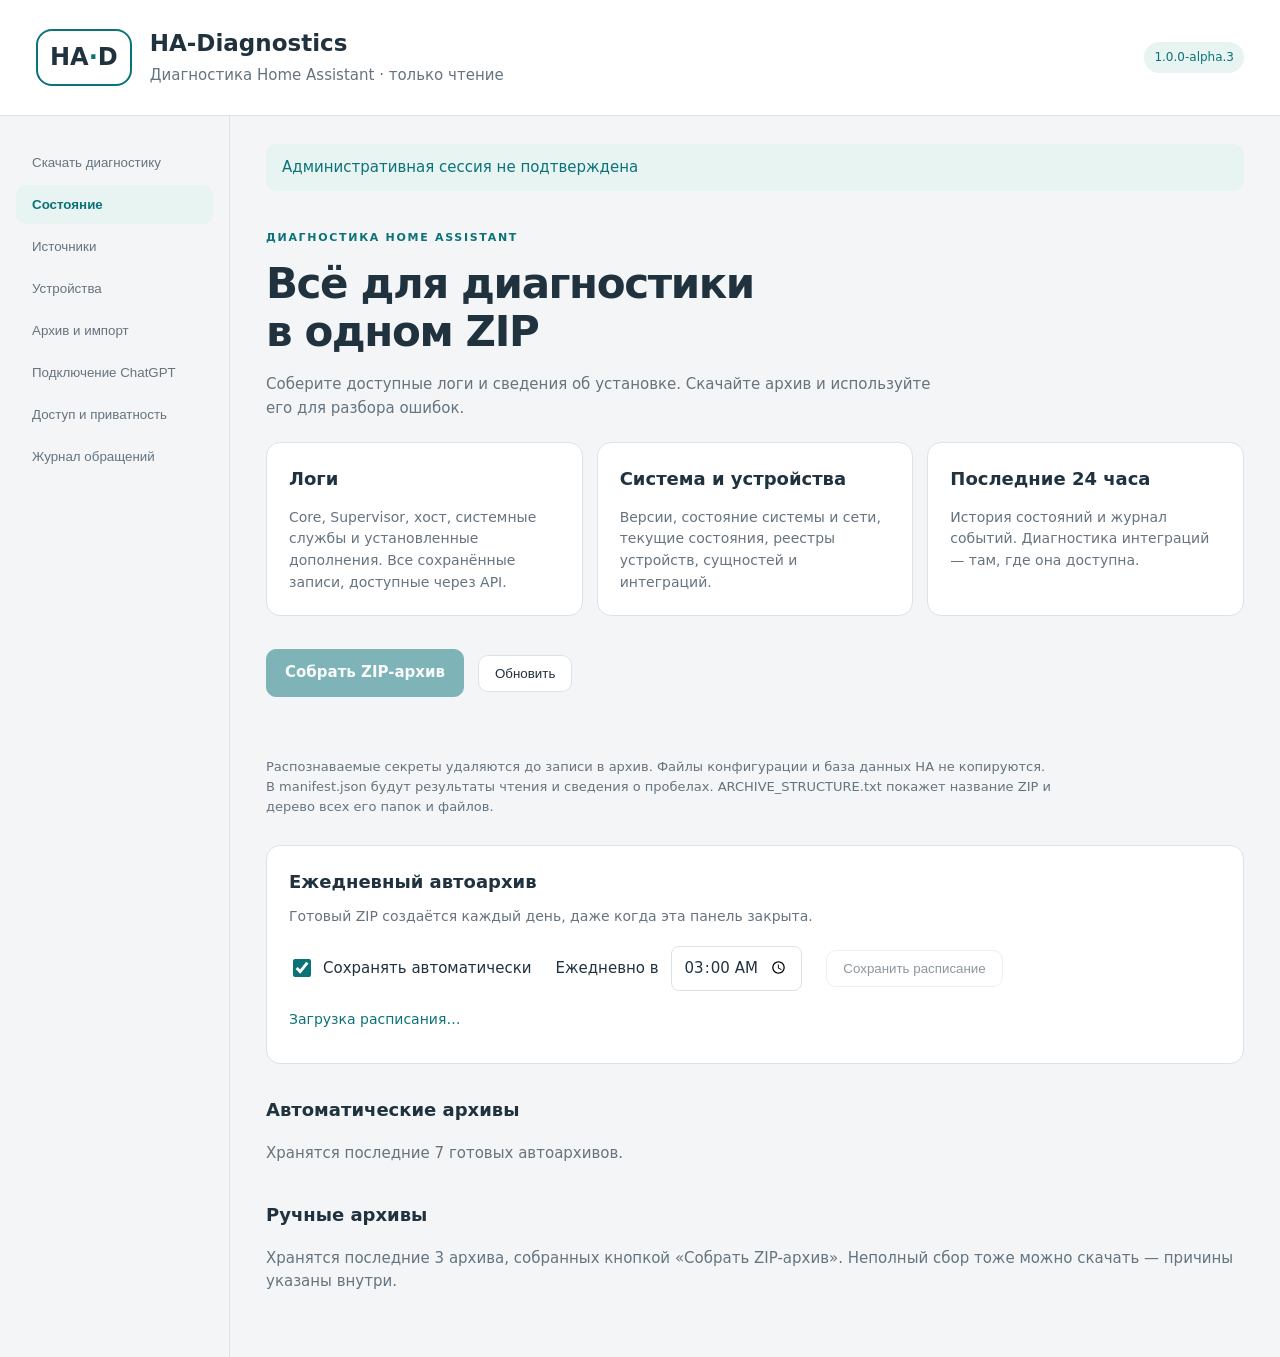
==== web/index.html @ da9b48de "Add daily diagnostic archives for 1.0.0-alpha.3" ====
<!doctype html><html lang="ru"><head><meta charset="utf-8"><meta name="viewport" content="width=device-width,initial-scale=1"><title>HA-Diagnostics</title><link rel="stylesheet" href="style.css"></head><body><header><div class="logo">HA<span>·</span>D</div><div><h1>HA-Diagnostics</h1><p>Диагностика Home Assistant · только чтение</p></div><span class="badge">1.0.0-alpha.3</span></header><main><aside><button data-tab="export">Скачать диагностику</button><button data-tab="status">Состояние</button><button data-tab="sources">Источники</button><button data-tab="devices">Устройства</button><button data-tab="archive">Архив и импорт</button><button data-tab="connection">Подключение ChatGPT</button><button data-tab="privacy">Доступ и приватность</button><button data-tab="audit">Журнал обращений</button></aside><article><div id="notice" role="status" aria-live="polite">Загрузка состояния…</div><section id="export"><div class="export-heading"><span class="eyebrow">ДИАГНОСТИКА HOME ASSISTANT</span><h2>Всё для диагностики<br>в одном ZIP</h2><p>Соберите доступные логи и сведения об установке. Скачайте архив и используйте его для разбора ошибок.</p></div><div class="bundle-grid"><div class="card"><strong>Логи</strong><p>Core, Supervisor, хост, системные службы и установленные дополнения. Все сохранённые записи, доступные через API.</p></div><div class="card"><strong>Система и устройства</strong><p>Версии, состояние системы и сети, текущие состояния, реестры устройств, сущностей и интеграций.</p></div><div class="card"><strong>Последние 24 часа</strong><p>История состояний и журнал событий. Диагностика интеграций — там, где она доступна.</p></div></div><div class="export-actions"><button id="create-zip" class="primary" disabled>Собрать ZIP-архив</button><button id="cancel-zip" hidden>Отменить сбор</button><button id="refresh-zip">Обновить</button><a id="download-zip" class="download" hidden>Скачать ZIP</a></div><div id="export-progress" role="status" aria-live="polite"></div><p class="export-note">Распознаваемые секреты удаляются до записи в архив. Файлы конфигурации и база данных HA не копируются. В manifest.json будут результаты чтения и сведения о пробелах. ARCHIVE_STRUCTURE.txt покажет название ZIP и дерево всех его папок и файлов.</p>
<div class="schedule-card">
  <h3>Ежедневный автоархив</h3>
  <p>Готовый ZIP создаётся каждый день, даже когда эта панель закрыта.</p>
  <form id="export-schedule-form">
    <label class="schedule-toggle"><input id="schedule-enabled" type="checkbox" checked> Сохранять автоматически</label>
    <label class="schedule-time" for="schedule-time">Ежедневно в <input id="schedule-time" type="time" value="03:00" step="60" required></label>
    <button id="save-export-schedule" type="submit" disabled>Сохранить расписание</button>
  </form>
  <p id="schedule-timezone"></p>
  <p id="schedule-state" role="status" aria-live="polite">Загрузка расписания…</p>
</div>
<h3>Автоматические архивы</h3>
<p>Хранятся последние 7 готовых автоархивов.</p>
<div id="automatic-export-list" class="export-list"></div>
<h3>Ручные архивы</h3>
<p>Хранятся последние 3 архива, собранных кнопкой «Собрать ZIP-архив». Неполный сбор тоже можно скачать — причины указаны внутри.</p>
<div id="export-list" class="export-list"></div>
</section><section id="status" hidden><h2>Наблюдения с доказательствами</h2><p>Архив хранится локально. ChatGPT получает только разрешённые очищенные выборки. Наличие записей само по себе не подтверждает полноту интервала.</p><div id="metrics" class="cards"></div><p id="timezone-origin"></p><h3>Покрытие и свежесть</h3><div id="coverage"></div><h3>Локальный предпросмотр очистки</h3><p>Последние 10 очищенных записей собственного архива, до 2000 символов каждая. Проверьте их перед разрешением передачи источника; выборка не гарантирует очистку всех неизвестных секретов.</p><pre id="live-preview"></pre></section><section id="sources" hidden><h2>Источники</h2><p>Сбор и передача — отдельные разрешения. «Все доступные» превращается в явный список журналов и допустимых сущностей.</p><button id="discover">Найти все источники</button><div id="source-list"></div><button id="save-sources">Сохранить выбор и начать сбор</button><button id="stop">Остановить сбор</button></section><section id="devices" hidden><h2>Диагностические сущности</h2><p>Камеры, медиа, геопозиция, данные присутствия и чувствительные домены исключены. Snapshot показывает состояние в момент наблюдения, история Recorder — отдельный источник.</p><button id="select-entities">Выбрать все допустимые сущности</button><pre id="entity-list"></pre></section><section id="archive" hidden><h2>Архив и импорт</h2><p>Только .log, .txt и .json до 20 MiB. Исходный файл не сохраняется. Сначала проверьте очищенный предпросмотр.</p><input id="file" type="file" accept=".log,.txt,.json"><button id="preview">Предпросмотр</button><pre id="preview-content"></pre><label><input type="checkbox" id="share-import">Разрешить ChatGPT этот импорт</label><button id="commit" disabled>Сохранить очищенную копию</button><h3>Импортированные материалы</h3><div id="artifact-list"></div><pre id="artifact-content"></pre><h3>Проверить запись по evidence ID</h3><label>Идентификатор записи <input id="evidence-id" placeholder="rec_…" maxlength="36"></label><button id="show-evidence">Показать очищенную запись</button><pre id="evidence-content"></pre><button id="delete">Удалить собственный архив</button></section><section id="connection" hidden><h2>Подключение ChatGPT</h2><p>Подключите домашний MCP через Secure MCP Tunnel. Сначала создайте туннель в OpenAI Platform, затем сохраните его параметры здесь.</p><form id="tunnel-form" autocomplete="off"><label for="tunnel-id">Tunnel ID</label><input id="tunnel-id" name="tunnel-id" type="text" placeholder="tunnel_…" maxlength="107" required pattern="tunnel_[a-zA-Z0-9]{8,100}" spellcheck="false" autocomplete="off"><label for="tunnel-key">Runtime API key туннеля</label><input id="tunnel-key" name="tunnel-key" type="password" maxlength="8192" required autocomplete="new-password" spellcheck="false"><p>Ключ сохраняется локально и не показывается повторно. Это ключ транспорта OpenAI, а не токен Home Assistant. Для замены введите новый ключ.</p><button id="save-tunnel" type="submit">Сохранить туннель</button></form><p id="tunnel-state" role="status" aria-live="polite"></p><p>После сохранения перезапустите HA-Diagnostics через страницу приложения в Home Assistant. Затем выберите этот туннель при создании MCP в ChatGPT.</p><p>OAuth настраивается отдельно. Сохранение туннеля не включает удалённый доступ и не подтверждает подключение ChatGPT.</p><p id="transport-state"></p><button id="revoke">Отключить доступ ChatGPT</button></section><section id="privacy" hidden><h2>Доступ и приватность</h2><p>Очистка уменьшает раскрытие, но не гарантирует удаление любого неизвестного секрета. Уже отправленные сведения остаются в чате по условиям аккаунта OpenAI. Отзыв действует на следующие вызовы.</p><label>Настройки этого приложения (без секретов)<textarea id="policy" spellcheck="false" rows="18"></textarea></label><button id="save-policy">Сохранить локально</button><p>OAuth subject владельца подтверждается локально. MCP не имеет права менять настройки.</p></section><section id="audit" hidden><h2>Журнал обращений</h2><p>Аудит содержит субъект-псевдоним, tool, решение политики, размер и задержку. Текст чата, запрос поиска и журнал в нём не сохраняются.</p><button id="refresh-audit">Обновить</button><pre id="audit-content">Загрузка последних обращений…</pre></section></article></main><script src="app.js"></script></body></html>
---- web/style.css ----
:root{color-scheme:light dark;--bg:#f3f5f7;--surface:#fff;--text:#20323e;--muted:#65747f;--line:#dbe3e8;--accent:#0b7378;--soft:#e8f4f1}*{box-sizing:border-box}body{margin:0;background:var(--bg);color:var(--text);font:15px/1.55 system-ui,sans-serif}header{display:flex;align-items:center;gap:18px;padding:26px 36px;border-bottom:1px solid var(--line);background:var(--surface)}.logo{font-size:24px;font-weight:800;border:2px solid var(--accent);border-radius:16px;padding:8px 12px}.logo span{color:var(--accent)}h1{font-size:23px;margin:0}header p{margin:2px 0;color:var(--muted)}.badge{margin-left:auto;font-size:12px;color:var(--accent);background:var(--soft);padding:6px 10px;border-radius:20px}main{display:grid;grid-template-columns:230px minmax(0,1fr);max-width:1400px;margin:auto;min-height:80vh}aside{padding:24px 16px;border-right:1px solid var(--line)}aside button{display:block;width:100%;text-align:left;background:none;border:0;padding:12px 16px;margin:3px 0;color:var(--muted)}aside button.active{background:var(--soft);color:var(--accent);font-weight:650}article{padding:28px 36px;max-width:1050px;min-width:0}h2{font-size:27px;letter-spacing:-.5px;margin:20px 0 10px}h3{font-size:18px}p{color:var(--muted)}button{border:1px solid var(--line);border-radius:10px;background:var(--surface);color:var(--text);padding:10px 16px;cursor:pointer;margin:5px 6px 5px 0}button:hover{border-color:var(--accent)}button:focus-visible,input:focus-visible,textarea:focus-visible{outline:3px solid var(--accent);outline-offset:2px}button:disabled{opacity:.5;cursor:default}#notice{border-radius:10px;padding:12px 16px;background:var(--soft);color:var(--accent)}.cards{display:grid;grid-template-columns:repeat(3,1fr);gap:14px;margin:26px 0}.card,.source,.artifact{padding:18px;border:1px solid var(--line);border-radius:14px;background:var(--surface);margin:8px 0}.card strong{display:block;font-size:23px}label{display:block;margin:12px 0}pre{white-space:pre-wrap;overflow-wrap:anywhere;background:var(--surface);border:1px solid var(--line);border-radius:10px;padding:14px;max-height:430px;overflow:auto;font:13px/1.6 ui-monospace,monospace}textarea{display:block;width:100%;background:var(--surface);color:var(--text);border:1px solid var(--line);border-radius:10px;padding:12px;font:13px/1.5 ui-monospace,monospace}.source input{margin-right:8px}small{color:var(--muted)}@media(prefers-color-scheme:dark){:root{--bg:#131d23;--surface:#1b2931;--text:#e8eff3;--muted:#a7b7c0;--line:#34454e;--accent:#83d7c9;--soft:#213d3b}}@media(max-width:700px){header{padding:18px 16px;gap:12px;flex-wrap:wrap}h1{font-size:20px}.badge{margin-left:0}main{display:block}aside{display:flex;overflow:auto;padding:10px;border-right:0;border-bottom:1px solid var(--line)}aside button{white-space:nowrap;width:auto}article{padding:18px 16px}.cards{grid-template-columns:1fr}h2{font-size:24px}}

#tunnel-form{max-width:640px}#tunnel-form label{display:block;margin-top:16px}#tunnel-form input{display:block;width:100%;min-width:0;padding:12px;border:1px solid var(--line);border-radius:8px;background:var(--surface);color:var(--text);font:inherit}#tunnel-state{overflow-wrap:anywhere}
.schedule-card{padding:22px;margin:28px 0 32px;border:1px solid var(--line);border-radius:14px;background:var(--surface)}.schedule-card h3{margin:0}.schedule-card p{margin:10px 0;font-size:14px}#export-schedule-form{display:flex;align-items:center;flex-wrap:wrap;gap:12px 24px}#export-schedule-form label{margin:8px 0}.schedule-toggle{display:flex;align-items:center;gap:9px}.schedule-toggle input{width:18px;height:18px;accent-color:var(--accent)}.schedule-time{display:flex;align-items:center;gap:12px}.schedule-time input{min-width:120px;max-width:160px;padding:9px 12px;border:1px solid var(--line);border-radius:8px;background:var(--surface);color:var(--text);font:inherit}#schedule-state{color:var(--accent);overflow-wrap:anywhere}.export-list{margin:18px 0 36px;color:var(--muted)}@media(max-width:700px){.schedule-card{padding:18px}#export-schedule-form{align-items:flex-start;flex-direction:column;gap:4px}#export-schedule-form button{max-width:100%}}
[hidden]{display:none!important}.zip-workflow main{display:block;max-width:1100px}.zip-workflow aside{display:none}.zip-workflow article{max-width:none;padding-top:32px}.export-heading{max-width:680px;margin:34px 0 22px}.export-heading h2{font-size:42px;line-height:1.13;letter-spacing:-1.4px;margin:12px 0 18px}.eyebrow{color:var(--accent);font-size:11px;font-weight:700;letter-spacing:1.7px}.bundle-grid{display:grid;grid-template-columns:repeat(3,minmax(0,1fr));gap:14px}.bundle-grid .card{margin:0;padding:22px}.bundle-grid .card strong{font-size:18px}.bundle-grid .card p{font-size:14px;margin-bottom:0}.export-actions{display:flex;align-items:center;flex-wrap:wrap;gap:8px;margin:28px 0 14px}button.primary,a.download{display:inline-block;border:1px solid var(--accent);border-radius:10px;background:var(--accent);color:var(--surface);padding:11px 18px;font:inherit;font-weight:600;text-decoration:none;cursor:pointer}a.download:focus-visible{outline:3px solid var(--accent);outline-offset:3px}.export-note{font-size:13px;max-width:790px}#export-progress{min-height:28px;color:var(--accent);overflow-wrap:anywhere}.collecting:before{content:'';display:inline-block;width:9px;height:9px;background:var(--accent);border-radius:50%;margin-right:10px;animation:collect-pulse 1.2s ease-in-out infinite}.export-row{display:flex;align-items:center;gap:14px;padding:18px 0;border-top:1px solid var(--line)}.export-row>div{flex:1;min-width:0}.export-row strong,.export-row small{display:block}.export-row strong{font-size:15px}.export-row small{margin-top:3px}#export-list{margin:18px 0 36px;color:var(--muted)}@keyframes collect-pulse{50%{opacity:.3}}@media(prefers-reduced-motion:reduce){.collecting:before{animation:none}}@media(max-width:700px){.export-heading{margin-top:24px}.export-heading h2{font-size:34px}.bundle-grid{grid-template-columns:1fr}.export-row{flex-wrap:wrap}.export-row>div{flex-basis:100%}}
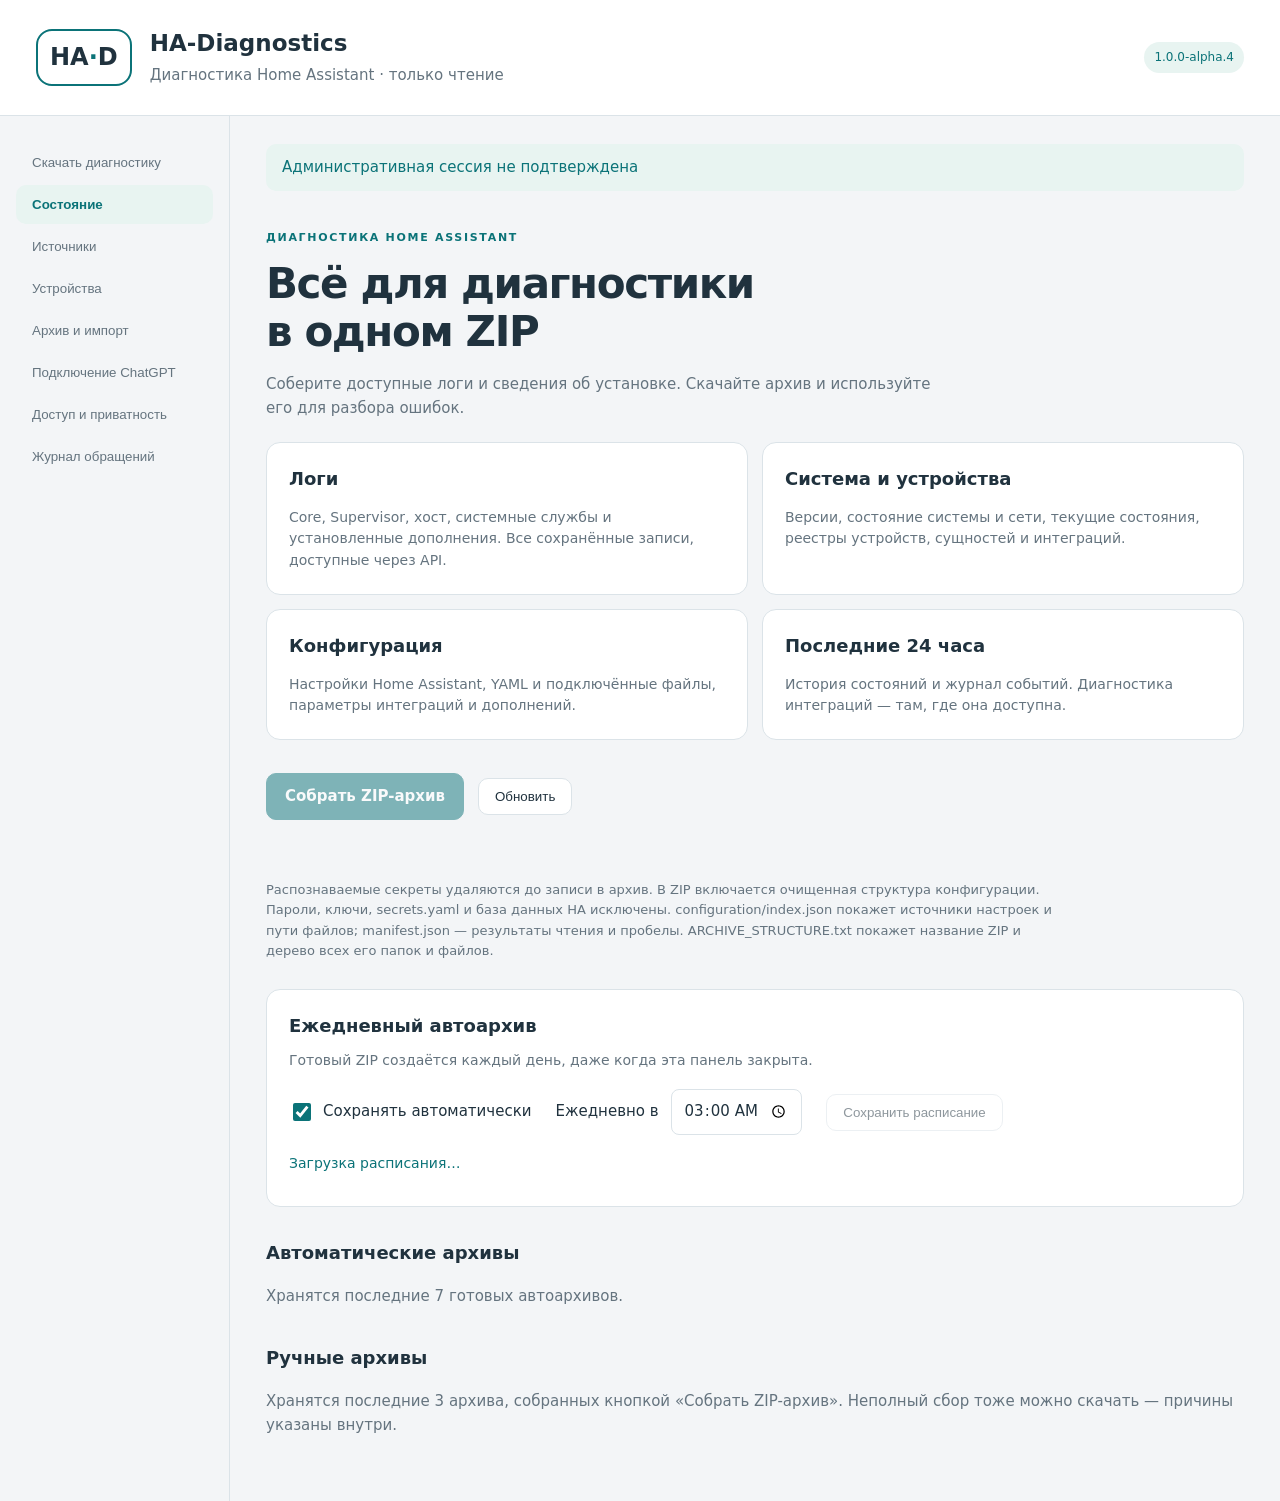
==== commit c77a80fe: "Add configuration export for 1.0.0-alpha.4" ====
--- a/web/index.html
+++ b/web/index.html
@@ -1,4 +1,4 @@
-<!doctype html><html lang="ru"><head><meta charset="utf-8"><meta name="viewport" content="width=device-width,initial-scale=1"><title>HA-Diagnostics</title><link rel="stylesheet" href="style.css"></head><body><header><div class="logo">HA<span>·</span>D</div><div><h1>HA-Diagnostics</h1><p>Диагностика Home Assistant · только чтение</p></div><span class="badge">1.0.0-alpha.3</span></header><main><aside><button data-tab="export">Скачать диагностику</button><button data-tab="status">Состояние</button><button data-tab="sources">Источники</button><button data-tab="devices">Устройства</button><button data-tab="archive">Архив и импорт</button><button data-tab="connection">Подключение ChatGPT</button><button data-tab="privacy">Доступ и приватность</button><button data-tab="audit">Журнал обращений</button></aside><article><div id="notice" role="status" aria-live="polite">Загрузка состояния…</div><section id="export"><div class="export-heading"><span class="eyebrow">ДИАГНОСТИКА HOME ASSISTANT</span><h2>Всё для диагностики<br>в одном ZIP</h2><p>Соберите доступные логи и сведения об установке. Скачайте архив и используйте его для разбора ошибок.</p></div><div class="bundle-grid"><div class="card"><strong>Логи</strong><p>Core, Supervisor, хост, системные службы и установленные дополнения. Все сохранённые записи, доступные через API.</p></div><div class="card"><strong>Система и устройства</strong><p>Версии, состояние системы и сети, текущие состояния, реестры устройств, сущностей и интеграций.</p></div><div class="card"><strong>Последние 24 часа</strong><p>История состояний и журнал событий. Диагностика интеграций — там, где она доступна.</p></div></div><div class="export-actions"><button id="create-zip" class="primary" disabled>Собрать ZIP-архив</button><button id="cancel-zip" hidden>Отменить сбор</button><button id="refresh-zip">Обновить</button><a id="download-zip" class="download" hidden>Скачать ZIP</a></div><div id="export-progress" role="status" aria-live="polite"></div><p class="export-note">Распознаваемые секреты удаляются до записи в архив. Файлы конфигурации и база данных HA не копируются. В manifest.json будут результаты чтения и сведения о пробелах. ARCHIVE_STRUCTURE.txt покажет название ZIP и дерево всех его папок и файлов.</p>
+<!doctype html><html lang="ru"><head><meta charset="utf-8"><meta name="viewport" content="width=device-width,initial-scale=1"><title>HA-Diagnostics</title><link rel="stylesheet" href="style.css"></head><body><header><div class="logo">HA<span>·</span>D</div><div><h1>HA-Diagnostics</h1><p>Диагностика Home Assistant · только чтение</p></div><span class="badge">1.0.0-alpha.4</span></header><main><aside><button data-tab="export">Скачать диагностику</button><button data-tab="status">Состояние</button><button data-tab="sources">Источники</button><button data-tab="devices">Устройства</button><button data-tab="archive">Архив и импорт</button><button data-tab="connection">Подключение ChatGPT</button><button data-tab="privacy">Доступ и приватность</button><button data-tab="audit">Журнал обращений</button></aside><article><div id="notice" role="status" aria-live="polite">Загрузка состояния…</div><section id="export"><div class="export-heading"><span class="eyebrow">ДИАГНОСТИКА HOME ASSISTANT</span><h2>Всё для диагностики<br>в одном ZIP</h2><p>Соберите доступные логи и сведения об установке. Скачайте архив и используйте его для разбора ошибок.</p></div><div class="bundle-grid"><div class="card"><strong>Логи</strong><p>Core, Supervisor, хост, системные службы и установленные дополнения. Все сохранённые записи, доступные через API.</p></div><div class="card"><strong>Система и устройства</strong><p>Версии, состояние системы и сети, текущие состояния, реестры устройств, сущностей и интеграций.</p></div><div class="card"><strong>Конфигурация</strong><p>Настройки Home Assistant, YAML и подключённые файлы, параметры интеграций и дополнений.</p></div><div class="card"><strong>Последние 24 часа</strong><p>История состояний и журнал событий. Диагностика интеграций — там, где она доступна.</p></div></div><div class="export-actions"><button id="create-zip" class="primary" disabled>Собрать ZIP-архив</button><button id="cancel-zip" hidden>Отменить сбор</button><button id="refresh-zip">Обновить</button><a id="download-zip" class="download" hidden>Скачать ZIP</a></div><div id="export-progress" role="status" aria-live="polite"></div><p class="export-note">Распознаваемые секреты удаляются до записи в архив. В ZIP включается очищенная структура конфигурации. Пароли, ключи, secrets.yaml и база данных HA исключены. configuration/index.json покажет источники настроек и пути файлов; manifest.json — результаты чтения и пробелы. ARCHIVE_STRUCTURE.txt покажет название ZIP и дерево всех его папок и файлов.</p>
 <div class="schedule-card">
   <h3>Ежедневный автоархив</h3>
   <p>Готовый ZIP создаётся каждый день, даже когда эта панель закрыта.</p>
--- a/web/style.css
+++ b/web/style.css
@@ -2,4 +2,4 @@
 
 #tunnel-form{max-width:640px}#tunnel-form label{display:block;margin-top:16px}#tunnel-form input{display:block;width:100%;min-width:0;padding:12px;border:1px solid var(--line);border-radius:8px;background:var(--surface);color:var(--text);font:inherit}#tunnel-state{overflow-wrap:anywhere}
 .schedule-card{padding:22px;margin:28px 0 32px;border:1px solid var(--line);border-radius:14px;background:var(--surface)}.schedule-card h3{margin:0}.schedule-card p{margin:10px 0;font-size:14px}#export-schedule-form{display:flex;align-items:center;flex-wrap:wrap;gap:12px 24px}#export-schedule-form label{margin:8px 0}.schedule-toggle{display:flex;align-items:center;gap:9px}.schedule-toggle input{width:18px;height:18px;accent-color:var(--accent)}.schedule-time{display:flex;align-items:center;gap:12px}.schedule-time input{min-width:120px;max-width:160px;padding:9px 12px;border:1px solid var(--line);border-radius:8px;background:var(--surface);color:var(--text);font:inherit}#schedule-state{color:var(--accent);overflow-wrap:anywhere}.export-list{margin:18px 0 36px;color:var(--muted)}@media(max-width:700px){.schedule-card{padding:18px}#export-schedule-form{align-items:flex-start;flex-direction:column;gap:4px}#export-schedule-form button{max-width:100%}}
-[hidden]{display:none!important}.zip-workflow main{display:block;max-width:1100px}.zip-workflow aside{display:none}.zip-workflow article{max-width:none;padding-top:32px}.export-heading{max-width:680px;margin:34px 0 22px}.export-heading h2{font-size:42px;line-height:1.13;letter-spacing:-1.4px;margin:12px 0 18px}.eyebrow{color:var(--accent);font-size:11px;font-weight:700;letter-spacing:1.7px}.bundle-grid{display:grid;grid-template-columns:repeat(3,minmax(0,1fr));gap:14px}.bundle-grid .card{margin:0;padding:22px}.bundle-grid .card strong{font-size:18px}.bundle-grid .card p{font-size:14px;margin-bottom:0}.export-actions{display:flex;align-items:center;flex-wrap:wrap;gap:8px;margin:28px 0 14px}button.primary,a.download{display:inline-block;border:1px solid var(--accent);border-radius:10px;background:var(--accent);color:var(--surface);padding:11px 18px;font:inherit;font-weight:600;text-decoration:none;cursor:pointer}a.download:focus-visible{outline:3px solid var(--accent);outline-offset:3px}.export-note{font-size:13px;max-width:790px}#export-progress{min-height:28px;color:var(--accent);overflow-wrap:anywhere}.collecting:before{content:'';display:inline-block;width:9px;height:9px;background:var(--accent);border-radius:50%;margin-right:10px;animation:collect-pulse 1.2s ease-in-out infinite}.export-row{display:flex;align-items:center;gap:14px;padding:18px 0;border-top:1px solid var(--line)}.export-row>div{flex:1;min-width:0}.export-row strong,.export-row small{display:block}.export-row strong{font-size:15px}.export-row small{margin-top:3px}#export-list{margin:18px 0 36px;color:var(--muted)}@keyframes collect-pulse{50%{opacity:.3}}@media(prefers-reduced-motion:reduce){.collecting:before{animation:none}}@media(max-width:700px){.export-heading{margin-top:24px}.export-heading h2{font-size:34px}.bundle-grid{grid-template-columns:1fr}.export-row{flex-wrap:wrap}.export-row>div{flex-basis:100%}}
+[hidden]{display:none!important}.zip-workflow main{display:block;max-width:1100px}.zip-workflow aside{display:none}.zip-workflow article{max-width:none;padding-top:32px}.export-heading{max-width:680px;margin:34px 0 22px}.export-heading h2{font-size:42px;line-height:1.13;letter-spacing:-1.4px;margin:12px 0 18px}.eyebrow{color:var(--accent);font-size:11px;font-weight:700;letter-spacing:1.7px}.bundle-grid{display:grid;grid-template-columns:repeat(2,minmax(0,1fr));gap:14px}.bundle-grid .card{margin:0;padding:22px}.bundle-grid .card strong{font-size:18px}.bundle-grid .card p{font-size:14px;margin-bottom:0}.export-actions{display:flex;align-items:center;flex-wrap:wrap;gap:8px;margin:28px 0 14px}button.primary,a.download{display:inline-block;border:1px solid var(--accent);border-radius:10px;background:var(--accent);color:var(--surface);padding:11px 18px;font:inherit;font-weight:600;text-decoration:none;cursor:pointer}a.download:focus-visible{outline:3px solid var(--accent);outline-offset:3px}.export-note{font-size:13px;max-width:790px}#export-progress{min-height:28px;color:var(--accent);overflow-wrap:anywhere}.collecting:before{content:'';display:inline-block;width:9px;height:9px;background:var(--accent);border-radius:50%;margin-right:10px;animation:collect-pulse 1.2s ease-in-out infinite}.export-row{display:flex;align-items:center;gap:14px;padding:18px 0;border-top:1px solid var(--line)}.export-row>div{flex:1;min-width:0}.export-row strong,.export-row small{display:block}.export-row strong{font-size:15px}.export-row small{margin-top:3px}#export-list{margin:18px 0 36px;color:var(--muted)}@keyframes collect-pulse{50%{opacity:.3}}@media(prefers-reduced-motion:reduce){.collecting:before{animation:none}}@media(max-width:700px){.export-heading{margin-top:24px}.export-heading h2{font-size:34px}.bundle-grid{grid-template-columns:1fr}.export-row{flex-wrap:wrap}.export-row>div{flex-basis:100%}}
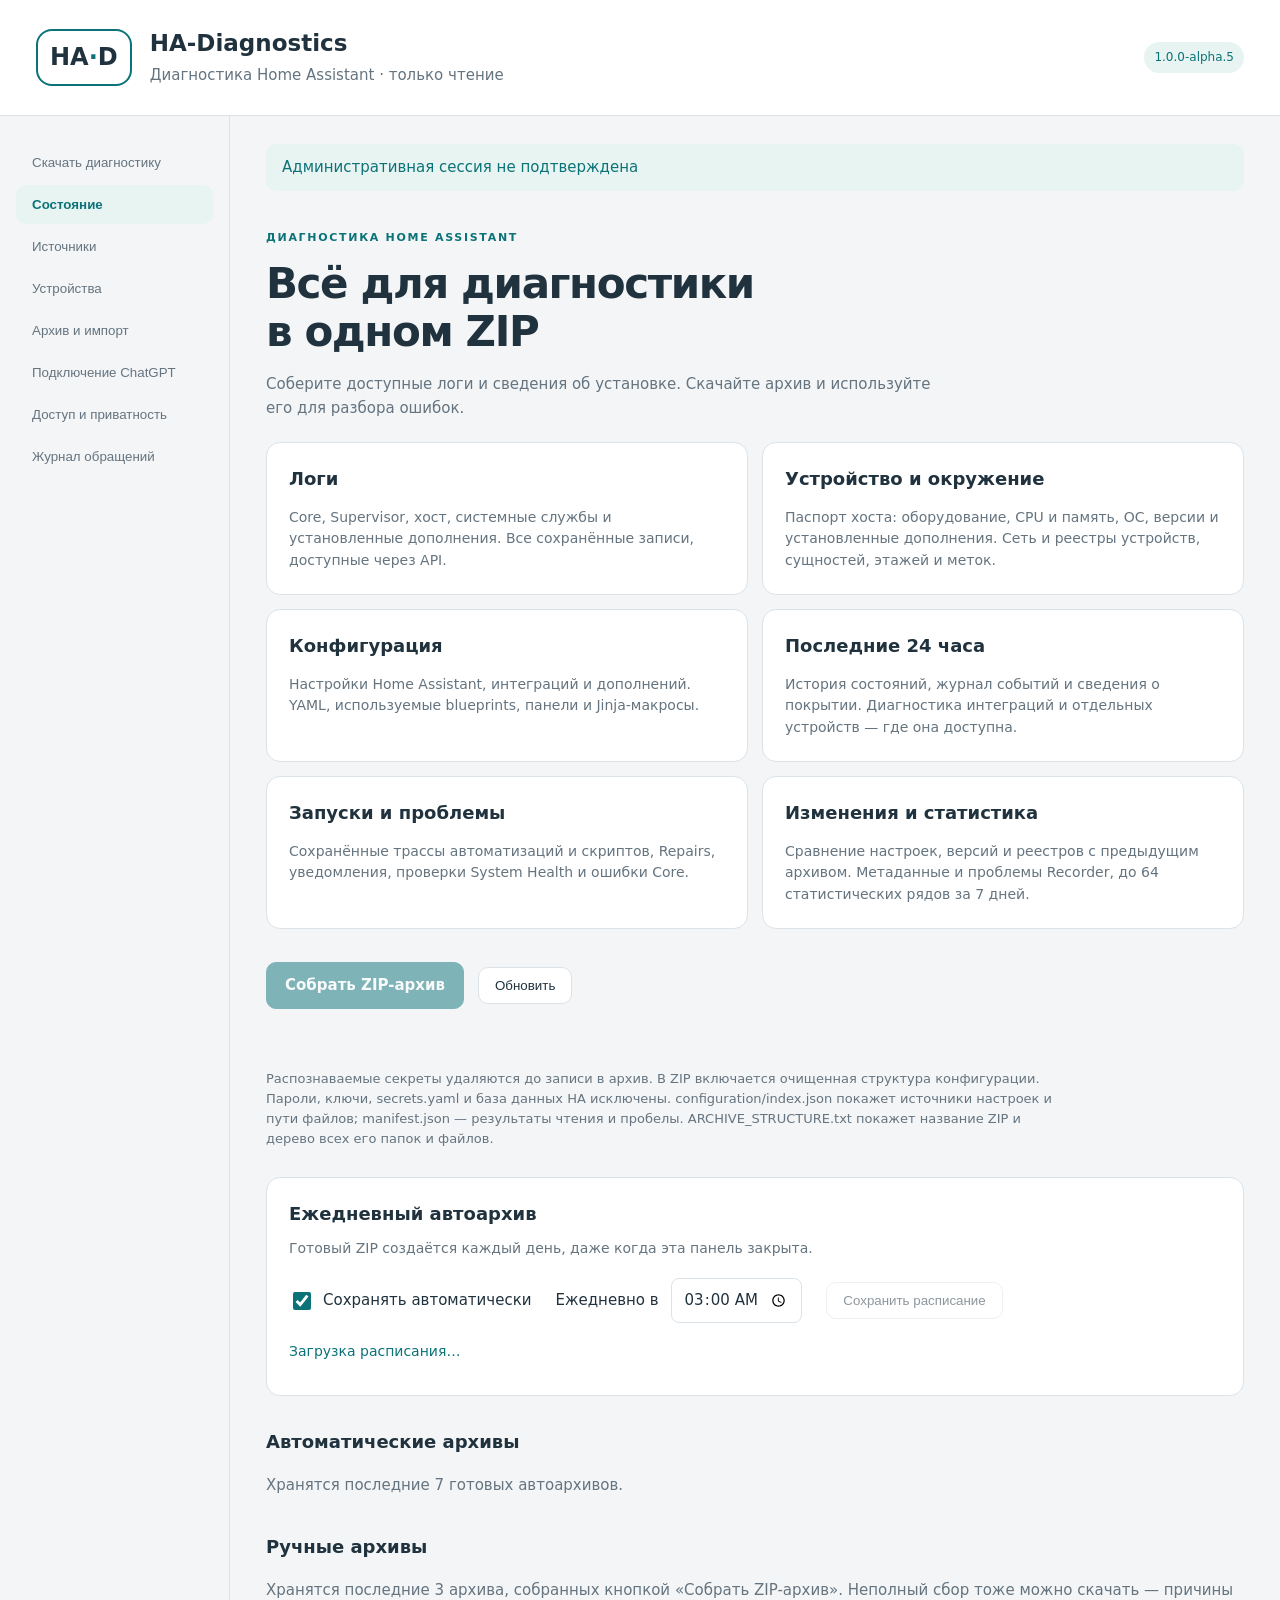
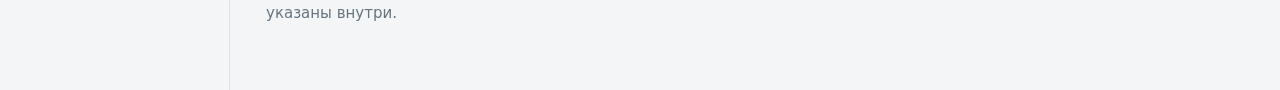
==== commit f6cd8972: "Release Alpha 5: expand diagnostic exports and archive comparison" ====
--- a/web/index.html
+++ b/web/index.html
@@ -1,4 +1,4 @@
-<!doctype html><html lang="ru"><head><meta charset="utf-8"><meta name="viewport" content="width=device-width,initial-scale=1"><title>HA-Diagnostics</title><link rel="stylesheet" href="style.css"></head><body><header><div class="logo">HA<span>·</span>D</div><div><h1>HA-Diagnostics</h1><p>Диагностика Home Assistant · только чтение</p></div><span class="badge">1.0.0-alpha.4</span></header><main><aside><button data-tab="export">Скачать диагностику</button><button data-tab="status">Состояние</button><button data-tab="sources">Источники</button><button data-tab="devices">Устройства</button><button data-tab="archive">Архив и импорт</button><button data-tab="connection">Подключение ChatGPT</button><button data-tab="privacy">Доступ и приватность</button><button data-tab="audit">Журнал обращений</button></aside><article><div id="notice" role="status" aria-live="polite">Загрузка состояния…</div><section id="export"><div class="export-heading"><span class="eyebrow">ДИАГНОСТИКА HOME ASSISTANT</span><h2>Всё для диагностики<br>в одном ZIP</h2><p>Соберите доступные логи и сведения об установке. Скачайте архив и используйте его для разбора ошибок.</p></div><div class="bundle-grid"><div class="card"><strong>Логи</strong><p>Core, Supervisor, хост, системные службы и установленные дополнения. Все сохранённые записи, доступные через API.</p></div><div class="card"><strong>Система и устройства</strong><p>Версии, состояние системы и сети, текущие состояния, реестры устройств, сущностей и интеграций.</p></div><div class="card"><strong>Конфигурация</strong><p>Настройки Home Assistant, YAML и подключённые файлы, параметры интеграций и дополнений.</p></div><div class="card"><strong>Последние 24 часа</strong><p>История состояний и журнал событий. Диагностика интеграций — там, где она доступна.</p></div></div><div class="export-actions"><button id="create-zip" class="primary" disabled>Собрать ZIP-архив</button><button id="cancel-zip" hidden>Отменить сбор</button><button id="refresh-zip">Обновить</button><a id="download-zip" class="download" hidden>Скачать ZIP</a></div><div id="export-progress" role="status" aria-live="polite"></div><p class="export-note">Распознаваемые секреты удаляются до записи в архив. В ZIP включается очищенная структура конфигурации. Пароли, ключи, secrets.yaml и база данных HA исключены. configuration/index.json покажет источники настроек и пути файлов; manifest.json — результаты чтения и пробелы. ARCHIVE_STRUCTURE.txt покажет название ZIP и дерево всех его папок и файлов.</p>
+<!doctype html><html lang="ru"><head><meta charset="utf-8"><meta name="viewport" content="width=device-width,initial-scale=1"><title>HA-Diagnostics</title><link rel="stylesheet" href="style.css"></head><body><header><div class="logo">HA<span>·</span>D</div><div><h1>HA-Diagnostics</h1><p>Диагностика Home Assistant · только чтение</p></div><span class="badge">1.0.0-alpha.5</span></header><main><aside><button data-tab="export">Скачать диагностику</button><button data-tab="status">Состояние</button><button data-tab="sources">Источники</button><button data-tab="devices">Устройства</button><button data-tab="archive">Архив и импорт</button><button data-tab="connection">Подключение ChatGPT</button><button data-tab="privacy">Доступ и приватность</button><button data-tab="audit">Журнал обращений</button></aside><article><div id="notice" role="status" aria-live="polite">Загрузка состояния…</div><section id="export"><div class="export-heading"><span class="eyebrow">ДИАГНОСТИКА HOME ASSISTANT</span><h2>Всё для диагностики<br>в одном ZIP</h2><p>Соберите доступные логи и сведения об установке. Скачайте архив и используйте его для разбора ошибок.</p></div><div class="bundle-grid"><div class="card"><strong>Логи</strong><p>Core, Supervisor, хост, системные службы и установленные дополнения. Все сохранённые записи, доступные через API.</p></div><div class="card"><strong>Устройство и окружение</strong><p>Паспорт хоста: оборудование, CPU и память, ОС, версии и установленные дополнения. Сеть и реестры устройств, сущностей, этажей и меток.</p></div><div class="card"><strong>Конфигурация</strong><p>Настройки Home Assistant, интеграций и дополнений. YAML, используемые blueprints, панели и Jinja-макросы.</p></div><div class="card"><strong>Последние 24 часа</strong><p>История состояний, журнал событий и сведения о покрытии. Диагностика интеграций и отдельных устройств — где она доступна.</p></div><div class="card"><strong>Запуски и проблемы</strong><p>Сохранённые трассы автоматизаций и скриптов, Repairs, уведомления, проверки System Health и ошибки Core.</p></div><div class="card"><strong>Изменения и статистика</strong><p>Сравнение настроек, версий и реестров с предыдущим архивом. Метаданные и проблемы Recorder, до 64 статистических рядов за 7 дней.</p></div></div><div class="export-actions"><button id="create-zip" class="primary" disabled>Собрать ZIP-архив</button><button id="cancel-zip" hidden>Отменить сбор</button><button id="refresh-zip">Обновить</button><a id="download-zip" class="download" hidden>Скачать ZIP</a></div><div id="export-progress" role="status" aria-live="polite"></div><p class="export-note">Распознаваемые секреты удаляются до записи в архив. В ZIP включается очищенная структура конфигурации. Пароли, ключи, secrets.yaml и база данных HA исключены. configuration/index.json покажет источники настроек и пути файлов; manifest.json — результаты чтения и пробелы. ARCHIVE_STRUCTURE.txt покажет название ZIP и дерево всех его папок и файлов.</p>
 <div class="schedule-card">
   <h3>Ежедневный автоархив</h3>
   <p>Готовый ZIP создаётся каждый день, даже когда эта панель закрыта.</p>
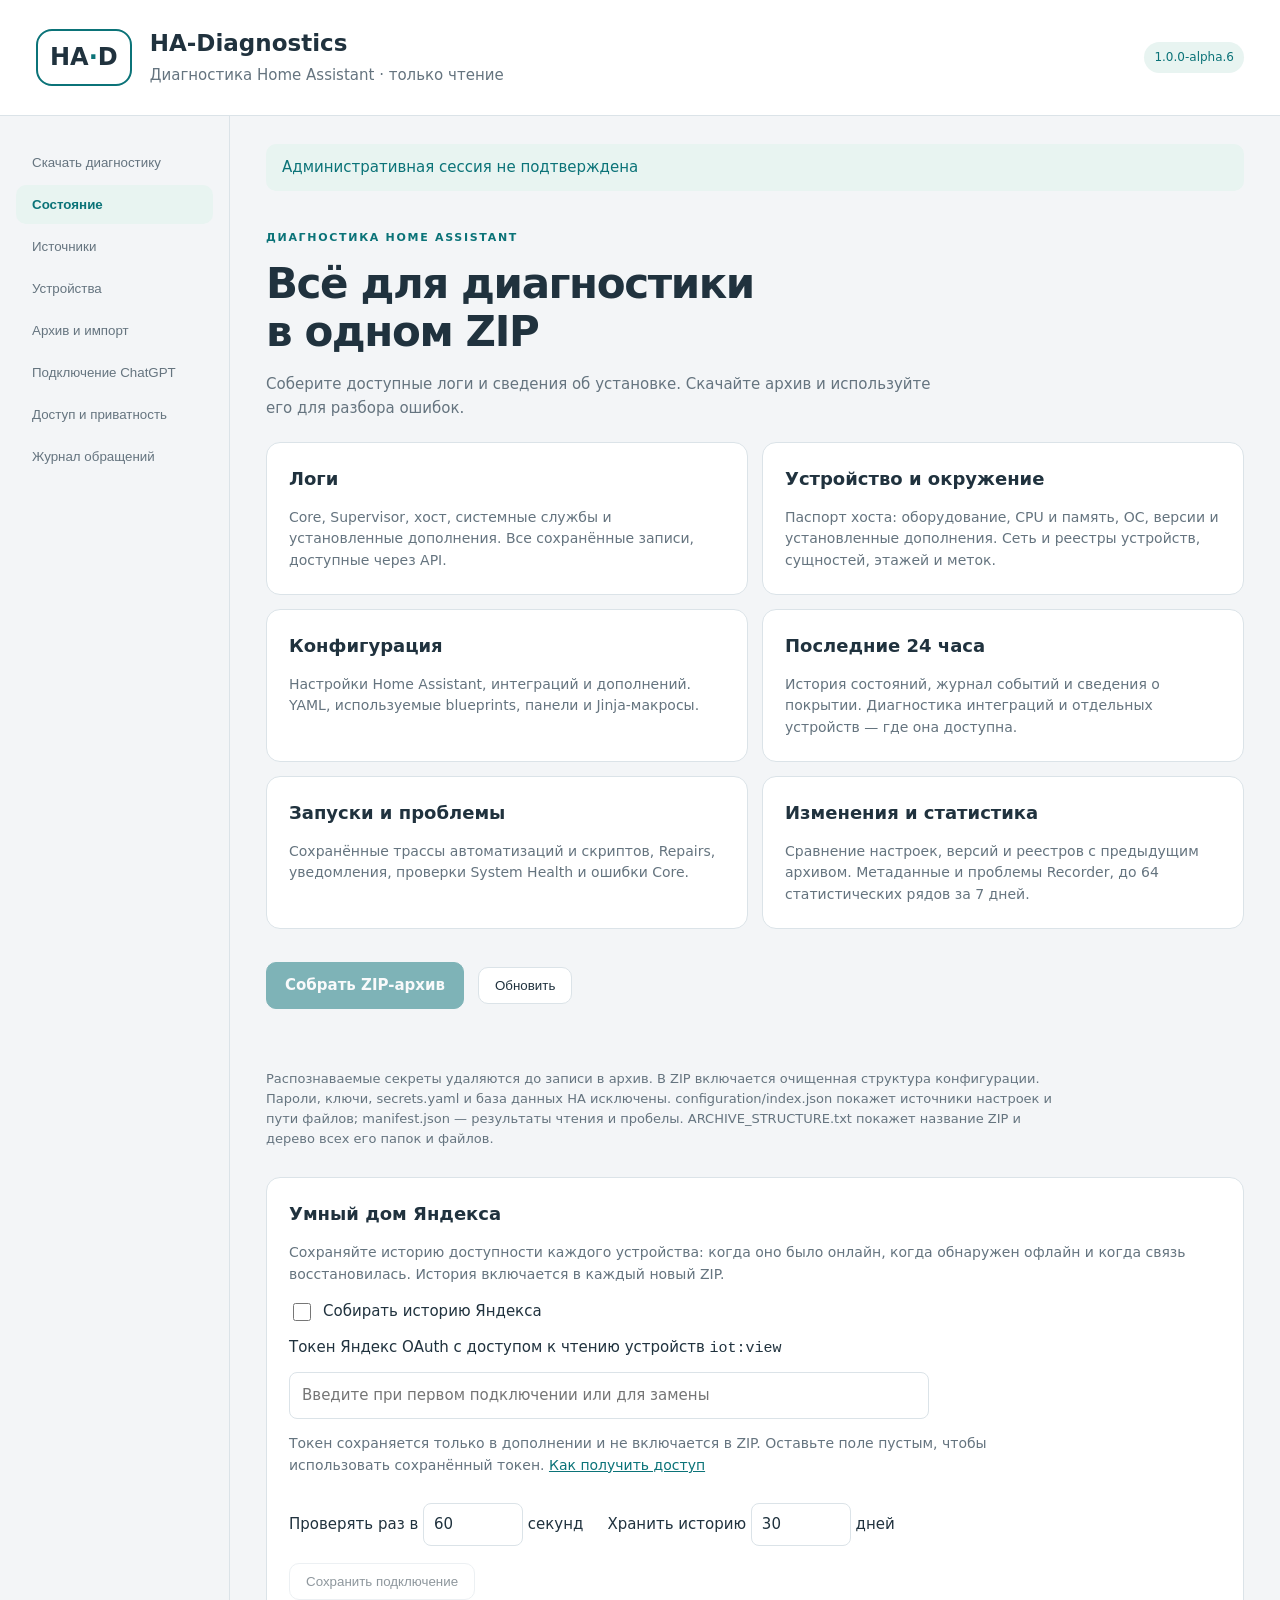
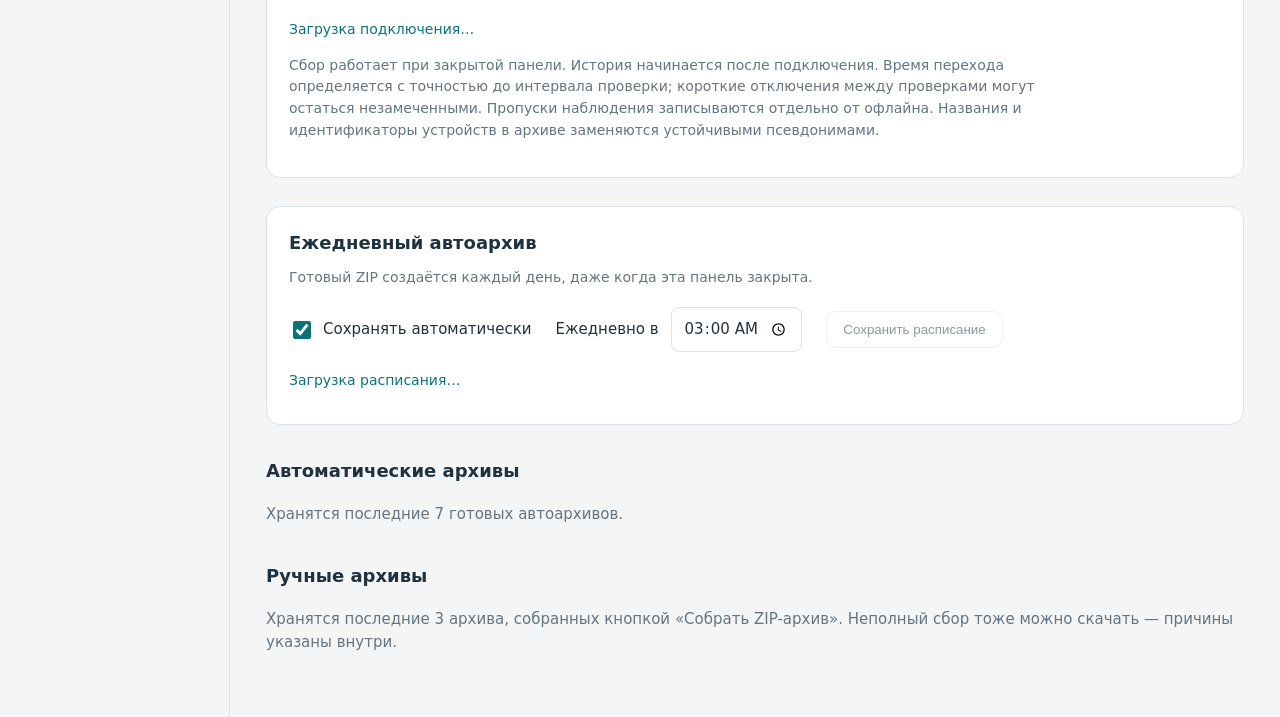
==== commit 5ac3a221: "Release Alpha 6: add Yandex device availability history" ====
--- a/web/index.html
+++ b/web/index.html
@@ -1,4 +1,22 @@
-<!doctype html><html lang="ru"><head><meta charset="utf-8"><meta name="viewport" content="width=device-width,initial-scale=1"><title>HA-Diagnostics</title><link rel="stylesheet" href="style.css"></head><body><header><div class="logo">HA<span>·</span>D</div><div><h1>HA-Diagnostics</h1><p>Диагностика Home Assistant · только чтение</p></div><span class="badge">1.0.0-alpha.5</span></header><main><aside><button data-tab="export">Скачать диагностику</button><button data-tab="status">Состояние</button><button data-tab="sources">Источники</button><button data-tab="devices">Устройства</button><button data-tab="archive">Архив и импорт</button><button data-tab="connection">Подключение ChatGPT</button><button data-tab="privacy">Доступ и приватность</button><button data-tab="audit">Журнал обращений</button></aside><article><div id="notice" role="status" aria-live="polite">Загрузка состояния…</div><section id="export"><div class="export-heading"><span class="eyebrow">ДИАГНОСТИКА HOME ASSISTANT</span><h2>Всё для диагностики<br>в одном ZIP</h2><p>Соберите доступные логи и сведения об установке. Скачайте архив и используйте его для разбора ошибок.</p></div><div class="bundle-grid"><div class="card"><strong>Логи</strong><p>Core, Supervisor, хост, системные службы и установленные дополнения. Все сохранённые записи, доступные через API.</p></div><div class="card"><strong>Устройство и окружение</strong><p>Паспорт хоста: оборудование, CPU и память, ОС, версии и установленные дополнения. Сеть и реестры устройств, сущностей, этажей и меток.</p></div><div class="card"><strong>Конфигурация</strong><p>Настройки Home Assistant, интеграций и дополнений. YAML, используемые blueprints, панели и Jinja-макросы.</p></div><div class="card"><strong>Последние 24 часа</strong><p>История состояний, журнал событий и сведения о покрытии. Диагностика интеграций и отдельных устройств — где она доступна.</p></div><div class="card"><strong>Запуски и проблемы</strong><p>Сохранённые трассы автоматизаций и скриптов, Repairs, уведомления, проверки System Health и ошибки Core.</p></div><div class="card"><strong>Изменения и статистика</strong><p>Сравнение настроек, версий и реестров с предыдущим архивом. Метаданные и проблемы Recorder, до 64 статистических рядов за 7 дней.</p></div></div><div class="export-actions"><button id="create-zip" class="primary" disabled>Собрать ZIP-архив</button><button id="cancel-zip" hidden>Отменить сбор</button><button id="refresh-zip">Обновить</button><a id="download-zip" class="download" hidden>Скачать ZIP</a></div><div id="export-progress" role="status" aria-live="polite"></div><p class="export-note">Распознаваемые секреты удаляются до записи в архив. В ZIP включается очищенная структура конфигурации. Пароли, ключи, secrets.yaml и база данных HA исключены. configuration/index.json покажет источники настроек и пути файлов; manifest.json — результаты чтения и пробелы. ARCHIVE_STRUCTURE.txt покажет название ZIP и дерево всех его папок и файлов.</p>
+<!doctype html><html lang="ru"><head><meta charset="utf-8"><meta name="viewport" content="width=device-width,initial-scale=1"><title>HA-Diagnostics</title><link rel="stylesheet" href="style.css"></head><body><header><div class="logo">HA<span>·</span>D</div><div><h1>HA-Diagnostics</h1><p>Диагностика Home Assistant · только чтение</p></div><span class="badge">1.0.0-alpha.6</span></header><main><aside><button data-tab="export">Скачать диагностику</button><button data-tab="status">Состояние</button><button data-tab="sources">Источники</button><button data-tab="devices">Устройства</button><button data-tab="archive">Архив и импорт</button><button data-tab="connection">Подключение ChatGPT</button><button data-tab="privacy">Доступ и приватность</button><button data-tab="audit">Журнал обращений</button></aside><article><div id="notice" role="status" aria-live="polite">Загрузка состояния…</div><section id="export"><div class="export-heading"><span class="eyebrow">ДИАГНОСТИКА HOME ASSISTANT</span><h2>Всё для диагностики<br>в одном ZIP</h2><p>Соберите доступные логи и сведения об установке. Скачайте архив и используйте его для разбора ошибок.</p></div><div class="bundle-grid"><div class="card"><strong>Логи</strong><p>Core, Supervisor, хост, системные службы и установленные дополнения. Все сохранённые записи, доступные через API.</p></div><div class="card"><strong>Устройство и окружение</strong><p>Паспорт хоста: оборудование, CPU и память, ОС, версии и установленные дополнения. Сеть и реестры устройств, сущностей, этажей и меток.</p></div><div class="card"><strong>Конфигурация</strong><p>Настройки Home Assistant, интеграций и дополнений. YAML, используемые blueprints, панели и Jinja-макросы.</p></div><div class="card"><strong>Последние 24 часа</strong><p>История состояний, журнал событий и сведения о покрытии. Диагностика интеграций и отдельных устройств — где она доступна.</p></div><div class="card"><strong>Запуски и проблемы</strong><p>Сохранённые трассы автоматизаций и скриптов, Repairs, уведомления, проверки System Health и ошибки Core.</p></div><div class="card"><strong>Изменения и статистика</strong><p>Сравнение настроек, версий и реестров с предыдущим архивом. Метаданные и проблемы Recorder, до 64 статистических рядов за 7 дней.</p></div></div><div class="export-actions"><button id="create-zip" class="primary" disabled>Собрать ZIP-архив</button><button id="cancel-zip" hidden>Отменить сбор</button><button id="refresh-zip">Обновить</button><a id="download-zip" class="download" hidden>Скачать ZIP</a></div><div id="export-progress" role="status" aria-live="polite"></div><p class="export-note">Распознаваемые секреты удаляются до записи в архив. В ZIP включается очищенная структура конфигурации. Пароли, ключи, secrets.yaml и база данных HA исключены. configuration/index.json покажет источники настроек и пути файлов; manifest.json — результаты чтения и пробелы. ARCHIVE_STRUCTURE.txt покажет название ZIP и дерево всех его папок и файлов.</p>
+<div class="yandex-card">
+  <h3>Умный дом Яндекса</h3>
+  <p>Сохраняйте историю доступности каждого устройства: когда оно было онлайн, когда обнаружен офлайн и когда связь восстановилась. История включается в каждый новый ZIP.</p>
+  <form id="yandex-form" autocomplete="off">
+    <label class="schedule-toggle"><input id="yandex-enabled" type="checkbox"> Собирать историю Яндекса</label>
+    <label for="yandex-token">Токен Яндекс OAuth с доступом к чтению устройств <code>iot:view</code></label>
+    <input id="yandex-token" type="password" maxlength="8192" autocomplete="new-password" spellcheck="false" placeholder="Введите при первом подключении или для замены">
+    <p class="export-note">Токен сохраняется только в дополнении и не включается в ZIP. Оставьте поле пустым, чтобы использовать сохранённый токен. <a href="https://yandex.ru/dev/dialogs/smart-home/doc/ru/concepts/platform-protocol" target="_blank" rel="noopener noreferrer">Как получить доступ</a></p>
+    <div class="yandex-options">
+      <label for="yandex-poll">Проверять раз в <input id="yandex-poll" type="number" value="60" min="30" max="3600" step="1" required> секунд</label>
+      <label for="yandex-retention">Хранить историю <input id="yandex-retention" type="number" value="30" min="1" max="365" step="1" required> дней</label>
+    </div>
+    <button id="save-yandex" type="submit" disabled>Сохранить подключение</button>
+  </form>
+  <p id="yandex-state" role="status" aria-live="polite">Загрузка подключения…</p>
+  <p id="yandex-observation"></p>
+  <p class="export-note">Сбор работает при закрытой панели. История начинается после подключения. Время перехода определяется с точностью до интервала проверки; короткие отключения между проверками могут остаться незамеченными. Пропуски наблюдения записываются отдельно от офлайна. Названия и идентификаторы устройств в архиве заменяются устойчивыми псевдонимами.</p>
+</div>
 <div class="schedule-card">
   <h3>Ежедневный автоархив</h3>
   <p>Готовый ZIP создаётся каждый день, даже когда эта панель закрыта.</p>
--- a/web/style.css
+++ b/web/style.css
@@ -3,3 +3,4 @@
 #tunnel-form{max-width:640px}#tunnel-form label{display:block;margin-top:16px}#tunnel-form input{display:block;width:100%;min-width:0;padding:12px;border:1px solid var(--line);border-radius:8px;background:var(--surface);color:var(--text);font:inherit}#tunnel-state{overflow-wrap:anywhere}
 .schedule-card{padding:22px;margin:28px 0 32px;border:1px solid var(--line);border-radius:14px;background:var(--surface)}.schedule-card h3{margin:0}.schedule-card p{margin:10px 0;font-size:14px}#export-schedule-form{display:flex;align-items:center;flex-wrap:wrap;gap:12px 24px}#export-schedule-form label{margin:8px 0}.schedule-toggle{display:flex;align-items:center;gap:9px}.schedule-toggle input{width:18px;height:18px;accent-color:var(--accent)}.schedule-time{display:flex;align-items:center;gap:12px}.schedule-time input{min-width:120px;max-width:160px;padding:9px 12px;border:1px solid var(--line);border-radius:8px;background:var(--surface);color:var(--text);font:inherit}#schedule-state{color:var(--accent);overflow-wrap:anywhere}.export-list{margin:18px 0 36px;color:var(--muted)}@media(max-width:700px){.schedule-card{padding:18px}#export-schedule-form{align-items:flex-start;flex-direction:column;gap:4px}#export-schedule-form button{max-width:100%}}
 [hidden]{display:none!important}.zip-workflow main{display:block;max-width:1100px}.zip-workflow aside{display:none}.zip-workflow article{max-width:none;padding-top:32px}.export-heading{max-width:680px;margin:34px 0 22px}.export-heading h2{font-size:42px;line-height:1.13;letter-spacing:-1.4px;margin:12px 0 18px}.eyebrow{color:var(--accent);font-size:11px;font-weight:700;letter-spacing:1.7px}.bundle-grid{display:grid;grid-template-columns:repeat(2,minmax(0,1fr));gap:14px}.bundle-grid .card{margin:0;padding:22px}.bundle-grid .card strong{font-size:18px}.bundle-grid .card p{font-size:14px;margin-bottom:0}.export-actions{display:flex;align-items:center;flex-wrap:wrap;gap:8px;margin:28px 0 14px}button.primary,a.download{display:inline-block;border:1px solid var(--accent);border-radius:10px;background:var(--accent);color:var(--surface);padding:11px 18px;font:inherit;font-weight:600;text-decoration:none;cursor:pointer}a.download:focus-visible{outline:3px solid var(--accent);outline-offset:3px}.export-note{font-size:13px;max-width:790px}#export-progress{min-height:28px;color:var(--accent);overflow-wrap:anywhere}.collecting:before{content:'';display:inline-block;width:9px;height:9px;background:var(--accent);border-radius:50%;margin-right:10px;animation:collect-pulse 1.2s ease-in-out infinite}.export-row{display:flex;align-items:center;gap:14px;padding:18px 0;border-top:1px solid var(--line)}.export-row>div{flex:1;min-width:0}.export-row strong,.export-row small{display:block}.export-row strong{font-size:15px}.export-row small{margin-top:3px}#export-list{margin:18px 0 36px;color:var(--muted)}@keyframes collect-pulse{50%{opacity:.3}}@media(prefers-reduced-motion:reduce){.collecting:before{animation:none}}@media(max-width:700px){.export-heading{margin-top:24px}.export-heading h2{font-size:34px}.bundle-grid{grid-template-columns:1fr}.export-row{flex-wrap:wrap}.export-row>div{flex-basis:100%}}
+.yandex-card{padding:22px;margin:28px 0;border:1px solid var(--line);border-radius:14px;background:var(--surface)}.yandex-card h3{margin:0}.yandex-card p{font-size:14px}.yandex-card a{color:var(--accent)}#yandex-token{display:block;width:100%;max-width:640px;padding:11px 12px;border:1px solid var(--line);border-radius:8px;background:var(--surface);color:var(--text);font:inherit}.yandex-options{display:flex;flex-wrap:wrap;gap:8px 24px}.yandex-options input{width:100px;max-width:100%;padding:9px 10px;border:1px solid var(--line);border-radius:8px;background:var(--surface);color:var(--text);font:inherit}#yandex-state{color:var(--accent);overflow-wrap:anywhere}@media(max-width:700px){.yandex-card{padding:18px}.yandex-options{display:block}}
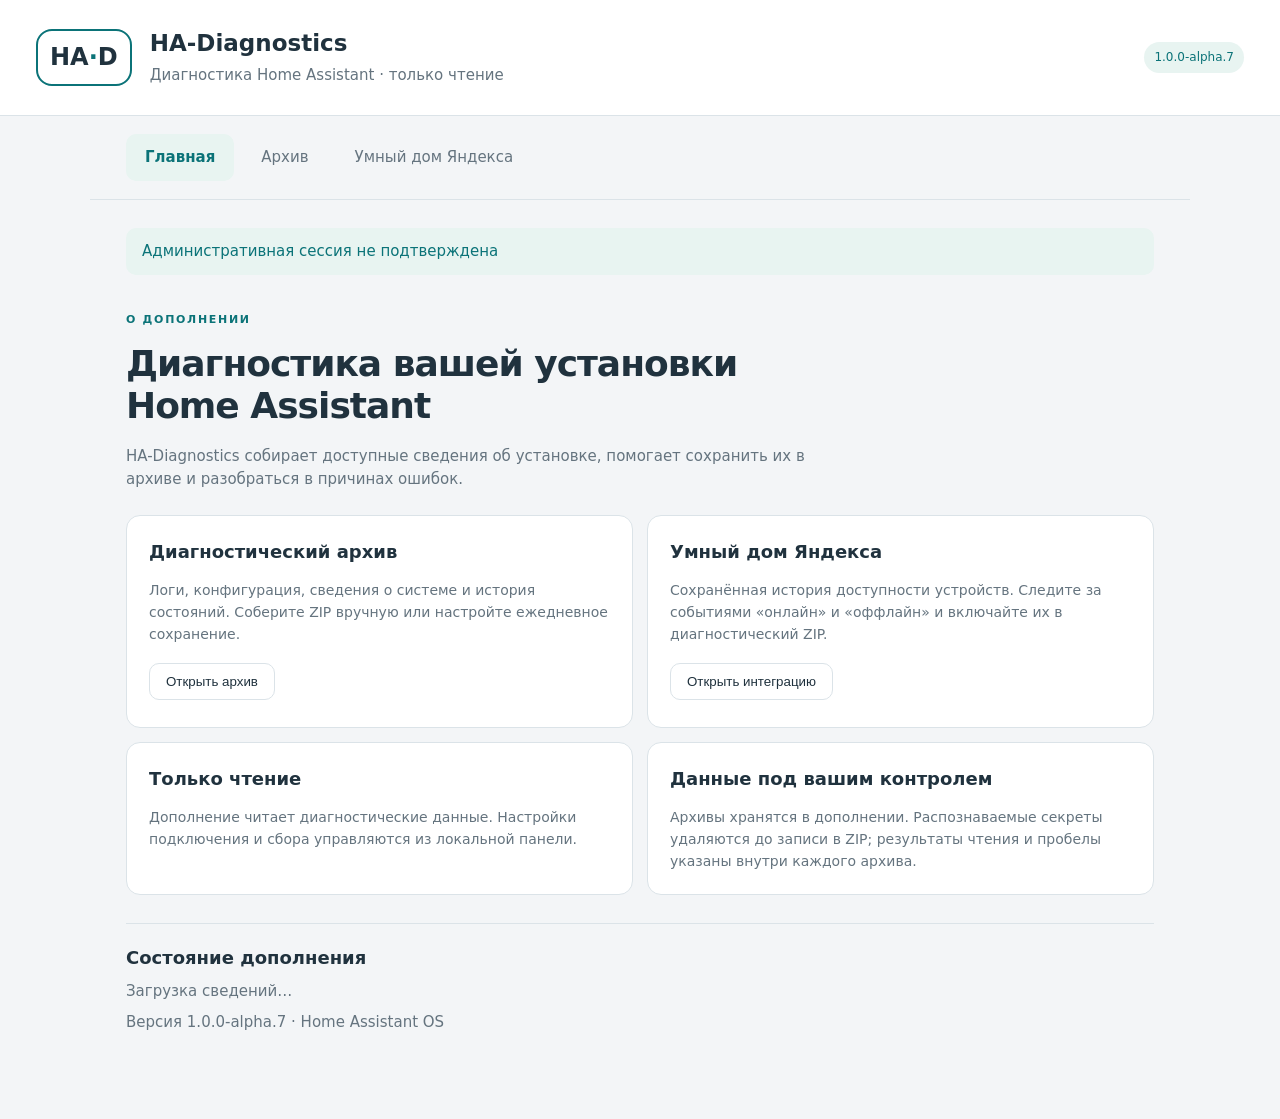
==== commit a4a11aa6: "Release Alpha 7: match Yandex devices with HA and update dashboard" ====
--- a/web/index.html
+++ b/web/index.html
@@ -1,22 +1,47 @@
-<!doctype html><html lang="ru"><head><meta charset="utf-8"><meta name="viewport" content="width=device-width,initial-scale=1"><title>HA-Diagnostics</title><link rel="stylesheet" href="style.css"></head><body><header><div class="logo">HA<span>·</span>D</div><div><h1>HA-Diagnostics</h1><p>Диагностика Home Assistant · только чтение</p></div><span class="badge">1.0.0-alpha.6</span></header><main><aside><button data-tab="export">Скачать диагностику</button><button data-tab="status">Состояние</button><button data-tab="sources">Источники</button><button data-tab="devices">Устройства</button><button data-tab="archive">Архив и импорт</button><button data-tab="connection">Подключение ChatGPT</button><button data-tab="privacy">Доступ и приватность</button><button data-tab="audit">Журнал обращений</button></aside><article><div id="notice" role="status" aria-live="polite">Загрузка состояния…</div><section id="export"><div class="export-heading"><span class="eyebrow">ДИАГНОСТИКА HOME ASSISTANT</span><h2>Всё для диагностики<br>в одном ZIP</h2><p>Соберите доступные логи и сведения об установке. Скачайте архив и используйте его для разбора ошибок.</p></div><div class="bundle-grid"><div class="card"><strong>Логи</strong><p>Core, Supervisor, хост, системные службы и установленные дополнения. Все сохранённые записи, доступные через API.</p></div><div class="card"><strong>Устройство и окружение</strong><p>Паспорт хоста: оборудование, CPU и память, ОС, версии и установленные дополнения. Сеть и реестры устройств, сущностей, этажей и меток.</p></div><div class="card"><strong>Конфигурация</strong><p>Настройки Home Assistant, интеграций и дополнений. YAML, используемые blueprints, панели и Jinja-макросы.</p></div><div class="card"><strong>Последние 24 часа</strong><p>История состояний, журнал событий и сведения о покрытии. Диагностика интеграций и отдельных устройств — где она доступна.</p></div><div class="card"><strong>Запуски и проблемы</strong><p>Сохранённые трассы автоматизаций и скриптов, Repairs, уведомления, проверки System Health и ошибки Core.</p></div><div class="card"><strong>Изменения и статистика</strong><p>Сравнение настроек, версий и реестров с предыдущим архивом. Метаданные и проблемы Recorder, до 64 статистических рядов за 7 дней.</p></div></div><div class="export-actions"><button id="create-zip" class="primary" disabled>Собрать ZIP-архив</button><button id="cancel-zip" hidden>Отменить сбор</button><button id="refresh-zip">Обновить</button><a id="download-zip" class="download" hidden>Скачать ZIP</a></div><div id="export-progress" role="status" aria-live="polite"></div><p class="export-note">Распознаваемые секреты удаляются до записи в архив. В ZIP включается очищенная структура конфигурации. Пароли, ключи, secrets.yaml и база данных HA исключены. configuration/index.json покажет источники настроек и пути файлов; manifest.json — результаты чтения и пробелы. ARCHIVE_STRUCTURE.txt покажет название ZIP и дерево всех его папок и файлов.</p>
-<div class="yandex-card">
-  <h3>Умный дом Яндекса</h3>
-  <p>Сохраняйте историю доступности каждого устройства: когда оно было онлайн, когда обнаружен офлайн и когда связь восстановилась. История включается в каждый новый ZIP.</p>
-  <form id="yandex-form" autocomplete="off">
-    <label class="schedule-toggle"><input id="yandex-enabled" type="checkbox"> Собирать историю Яндекса</label>
-    <label for="yandex-token">Токен Яндекс OAuth с доступом к чтению устройств <code>iot:view</code></label>
-    <input id="yandex-token" type="password" maxlength="8192" autocomplete="new-password" spellcheck="false" placeholder="Введите при первом подключении или для замены">
-    <p class="export-note">Токен сохраняется только в дополнении и не включается в ZIP. Оставьте поле пустым, чтобы использовать сохранённый токен. <a href="https://yandex.ru/dev/dialogs/smart-home/doc/ru/concepts/platform-protocol" target="_blank" rel="noopener noreferrer">Как получить доступ</a></p>
-    <div class="yandex-options">
-      <label for="yandex-poll">Проверять раз в <input id="yandex-poll" type="number" value="60" min="30" max="3600" step="1" required> секунд</label>
-      <label for="yandex-retention">Хранить историю <input id="yandex-retention" type="number" value="30" min="1" max="365" step="1" required> дней</label>
-    </div>
-    <button id="save-yandex" type="submit" disabled>Сохранить подключение</button>
-  </form>
-  <p id="yandex-state" role="status" aria-live="polite">Загрузка подключения…</p>
-  <p id="yandex-observation"></p>
-  <p class="export-note">Сбор работает при закрытой панели. История начинается после подключения. Время перехода определяется с точностью до интервала проверки; короткие отключения между проверками могут остаться незамеченными. Пропуски наблюдения записываются отдельно от офлайна. Названия и идентификаторы устройств в архиве заменяются устойчивыми псевдонимами.</p>
-</div>
+<!doctype html>
+<html lang="ru">
+<head>
+  <meta charset="utf-8">
+  <meta name="viewport" content="width=device-width,initial-scale=1">
+  <title>HA-Diagnostics</title>
+  <link rel="stylesheet" href="style.css">
+</head>
+<body>
+  <header>
+    <div class="logo" aria-hidden="true">HA<span>·</span>D</div>
+    <div><h1>HA-Diagnostics</h1><p>Диагностика Home Assistant · только чтение</p></div>
+    <span class="badge">1.0.0-alpha.7</span>
+  </header>
+  <main>
+    <nav class="page-tabs" role="tablist" aria-label="Разделы дополнения">
+      <button id="tab-home" data-tab="home" role="tab" aria-controls="home" aria-selected="true" tabindex="0" class="active">Главная</button>
+      <button id="tab-archive" data-tab="archive" role="tab" aria-controls="archive" aria-selected="false" tabindex="-1">Архив</button>
+      <button id="tab-yandex" data-tab="yandex" role="tab" aria-controls="yandex" aria-selected="false" tabindex="-1">Умный дом Яндекса</button>
+    </nav>
+    <article>
+      <div id="notice" role="status" aria-live="polite">Загрузка состояния…</div>
+      <section id="home" data-page role="tabpanel" aria-labelledby="tab-home" tabindex="0">
+        <div class="page-heading">
+          <span class="eyebrow">О ДОПОЛНЕНИИ</span>
+          <h2>Диагностика вашей установки<br>Home Assistant</h2>
+          <p>HA-Diagnostics собирает доступные сведения об установке, помогает сохранить их в архиве и разобраться в причинах ошибок.</p>
+        </div>
+        <div class="bundle-grid about-grid">
+          <div class="card"><strong>Диагностический архив</strong><p>Логи, конфигурация, сведения о системе и история состояний. Соберите ZIP вручную или настройте ежедневное сохранение.</p><button data-open-tab="archive">Открыть архив</button></div>
+          <div class="card"><strong>Умный дом Яндекса</strong><p>Сохранённая история доступности устройств. Следите за событиями «онлайн» и «оффлайн» и включайте их в диагностический ZIP.</p><button data-open-tab="yandex">Открыть интеграцию</button></div>
+          <div class="card"><strong>Только чтение</strong><p>Дополнение читает диагностические данные. Настройки подключения и сбора управляются из локальной панели.</p></div>
+          <div class="card"><strong>Данные под вашим контролем</strong><p>Архивы хранятся в дополнении. Распознаваемые секреты удаляются до записи в ZIP; результаты чтения и пробелы указаны внутри каждого архива.</p></div>
+        </div>
+        <div class="about-runtime"><h3>Состояние дополнения</h3><p id="addon-state">Загрузка сведений…</p><p>Версия <span id="addon-version">1.0.0-alpha.7</span> · Home Assistant OS</p></div>
+        <div data-workflow="legacy" hidden>
+<details class="legacy-card"><summary>Подключение ChatGPT</summary><p>Подключите домашний MCP через Secure MCP Tunnel. Сначала создайте туннель в OpenAI Platform, затем сохраните его параметры здесь.</p><form id="tunnel-form" autocomplete="off"><label for="tunnel-id">Tunnel ID</label><input id="tunnel-id" name="tunnel-id" type="text" placeholder="tunnel_…" maxlength="107" required pattern="tunnel_[a-zA-Z0-9]{8,100}" spellcheck="false" autocomplete="off"><label for="tunnel-key">Runtime API key туннеля</label><input id="tunnel-key" name="tunnel-key" type="password" maxlength="8192" required autocomplete="new-password" spellcheck="false"><p>Ключ сохраняется локально и не показывается повторно. Это ключ транспорта OpenAI, а не токен Home Assistant. Для замены введите новый ключ.</p><button id="save-tunnel" type="submit">Сохранить туннель</button></form><p id="tunnel-state" role="status" aria-live="polite"></p><p>После сохранения перезапустите HA-Diagnostics через страницу приложения в Home Assistant. Затем выберите этот туннель при создании MCP в ChatGPT.</p><p>OAuth настраивается отдельно. Сохранение туннеля не включает удалённый доступ и не подтверждает подключение ChatGPT.</p><p id="transport-state"></p><button id="revoke">Отключить доступ ChatGPT</button></details>
+<details class="legacy-card"><summary>Доступ и приватность</summary><p>Очистка уменьшает раскрытие, но не гарантирует удаление любого неизвестного секрета. Уже отправленные сведения остаются в чате по условиям аккаунта OpenAI. Отзыв действует на следующие вызовы.</p><label>Настройки этого приложения (без секретов)<textarea id="policy" spellcheck="false" rows="18"></textarea></label><button id="save-policy">Сохранить локально</button><p>OAuth subject владельца подтверждается локально. MCP не имеет права менять настройки.</p></details>
+<details class="legacy-card"><summary>Журнал обращений</summary><p>Аудит содержит субъект-псевдоним, tool, решение политики, размер и задержку. Текст чата, запрос поиска и журнал в нём не сохраняются.</p><button id="refresh-audit">Обновить</button><pre id="audit-content">Загрузка последних обращений…</pre></details>
+        </div>
+      </section>
+      <section id="archive" data-page role="tabpanel" aria-labelledby="tab-archive" tabindex="0" hidden>
+        <div id="export" data-workflow="zip_export">
+<div class="export-heading"><span class="eyebrow">ДИАГНОСТИКА HOME ASSISTANT</span><h2>Всё для диагностики<br>в одном ZIP</h2><p>Соберите доступные логи и сведения об установке. Скачайте архив и используйте его для разбора ошибок.</p></div><div class="bundle-grid"><div class="card"><strong>Логи</strong><p>Core, Supervisor, хост, системные службы и установленные дополнения. Все сохранённые записи, доступные через API.</p></div><div class="card"><strong>Устройство и окружение</strong><p>Паспорт хоста: оборудование, CPU и память, ОС, версии и установленные дополнения. Сеть и реестры устройств, сущностей, этажей и меток.</p></div><div class="card"><strong>Конфигурация</strong><p>Настройки Home Assistant, интеграций и дополнений. YAML, используемые blueprints, панели и Jinja-макросы.</p></div><div class="card"><strong>Последние 24 часа</strong><p>История состояний, журнал событий и сведения о покрытии. Диагностика интеграций и отдельных устройств — где она доступна.</p></div><div class="card"><strong>Запуски и проблемы</strong><p>Сохранённые трассы автоматизаций и скриптов, Repairs, уведомления, проверки System Health и ошибки Core.</p></div><div class="card"><strong>Изменения и статистика</strong><p>Сравнение настроек, версий и реестров с предыдущим архивом. Метаданные и проблемы Recorder, до 64 статистических рядов за 7 дней.</p></div></div><div class="export-actions"><button id="create-zip" class="primary" disabled>Собрать ZIP-архив</button><button id="cancel-zip" hidden>Отменить сбор</button><button id="refresh-zip">Обновить</button><a id="download-zip" class="download" hidden>Скачать ZIP</a></div><div id="export-progress" role="status" aria-live="polite"></div><p class="export-note">Распознаваемые секреты удаляются до записи в архив. В ZIP включается очищенная структура конфигурации. Пароли, ключи, secrets.yaml и база данных HA исключены. configuration/index.json покажет источники настроек и пути файлов; manifest.json — результаты чтения и пробелы. ARCHIVE_STRUCTURE.txt покажет название ZIP и дерево всех его папок и файлов.</p>
 <div class="schedule-card">
   <h3>Ежедневный автоархив</h3>
   <p>Готовый ZIP создаётся каждый день, даже когда эта панель закрыта.</p>
@@ -34,4 +59,85 @@
 <h3>Ручные архивы</h3>
 <p>Хранятся последние 3 архива, собранных кнопкой «Собрать ZIP-архив». Неполный сбор тоже можно скачать — причины указаны внутри.</p>
 <div id="export-list" class="export-list"></div>
-</section><section id="status" hidden><h2>Наблюдения с доказательствами</h2><p>Архив хранится локально. ChatGPT получает только разрешённые очищенные выборки. Наличие записей само по себе не подтверждает полноту интервала.</p><div id="metrics" class="cards"></div><p id="timezone-origin"></p><h3>Покрытие и свежесть</h3><div id="coverage"></div><h3>Локальный предпросмотр очистки</h3><p>Последние 10 очищенных записей собственного архива, до 2000 символов каждая. Проверьте их перед разрешением передачи источника; выборка не гарантирует очистку всех неизвестных секретов.</p><pre id="live-preview"></pre></section><section id="sources" hidden><h2>Источники</h2><p>Сбор и передача — отдельные разрешения. «Все доступные» превращается в явный список журналов и допустимых сущностей.</p><button id="discover">Найти все источники</button><div id="source-list"></div><button id="save-sources">Сохранить выбор и начать сбор</button><button id="stop">Остановить сбор</button></section><section id="devices" hidden><h2>Диагностические сущности</h2><p>Камеры, медиа, геопозиция, данные присутствия и чувствительные домены исключены. Snapshot показывает состояние в момент наблюдения, история Recorder — отдельный источник.</p><button id="select-entities">Выбрать все допустимые сущности</button><pre id="entity-list"></pre></section><section id="archive" hidden><h2>Архив и импорт</h2><p>Только .log, .txt и .json до 20 MiB. Исходный файл не сохраняется. Сначала проверьте очищенный предпросмотр.</p><input id="file" type="file" accept=".log,.txt,.json"><button id="preview">Предпросмотр</button><pre id="preview-content"></pre><label><input type="checkbox" id="share-import">Разрешить ChatGPT этот импорт</label><button id="commit" disabled>Сохранить очищенную копию</button><h3>Импортированные материалы</h3><div id="artifact-list"></div><pre id="artifact-content"></pre><h3>Проверить запись по evidence ID</h3><label>Идентификатор записи <input id="evidence-id" placeholder="rec_…" maxlength="36"></label><button id="show-evidence">Показать очищенную запись</button><pre id="evidence-content"></pre><button id="delete">Удалить собственный архив</button></section><section id="connection" hidden><h2>Подключение ChatGPT</h2><p>Подключите домашний MCP через Secure MCP Tunnel. Сначала создайте туннель в OpenAI Platform, затем сохраните его параметры здесь.</p><form id="tunnel-form" autocomplete="off"><label for="tunnel-id">Tunnel ID</label><input id="tunnel-id" name="tunnel-id" type="text" placeholder="tunnel_…" maxlength="107" required pattern="tunnel_[a-zA-Z0-9]{8,100}" spellcheck="false" autocomplete="off"><label for="tunnel-key">Runtime API key туннеля</label><input id="tunnel-key" name="tunnel-key" type="password" maxlength="8192" required autocomplete="new-password" spellcheck="false"><p>Ключ сохраняется локально и не показывается повторно. Это ключ транспорта OpenAI, а не токен Home Assistant. Для замены введите новый ключ.</p><button id="save-tunnel" type="submit">Сохранить туннель</button></form><p id="tunnel-state" role="status" aria-live="polite"></p><p>После сохранения перезапустите HA-Diagnostics через страницу приложения в Home Assistant. Затем выберите этот туннель при создании MCP в ChatGPT.</p><p>OAuth настраивается отдельно. Сохранение туннеля не включает удалённый доступ и не подтверждает подключение ChatGPT.</p><p id="transport-state"></p><button id="revoke">Отключить доступ ChatGPT</button></section><section id="privacy" hidden><h2>Доступ и приватность</h2><p>Очистка уменьшает раскрытие, но не гарантирует удаление любого неизвестного секрета. Уже отправленные сведения остаются в чате по условиям аккаунта OpenAI. Отзыв действует на следующие вызовы.</p><label>Настройки этого приложения (без секретов)<textarea id="policy" spellcheck="false" rows="18"></textarea></label><button id="save-policy">Сохранить локально</button><p>OAuth subject владельца подтверждается локально. MCP не имеет права менять настройки.</p></section><section id="audit" hidden><h2>Журнал обращений</h2><p>Аудит содержит субъект-псевдоним, tool, решение политики, размер и задержку. Текст чата, запрос поиска и журнал в нём не сохраняются.</p><button id="refresh-audit">Обновить</button><pre id="audit-content">Загрузка последних обращений…</pre></section></article></main><script src="app.js"></script></body></html>
+
+        </div>
+        <div data-workflow="legacy" hidden>
+          <div class="page-heading"><span class="eyebrow">ДИАГНОСТИЧЕСКИЙ АРХИВ</span><h2>Архив</h2><p>Источники, покрытие, сохранённые материалы и импорт диагностических данных.</p></div>
+<details class="legacy-card"><summary>Наблюдения с доказательствами</summary><p>Архив хранится локально. ChatGPT получает только разрешённые очищенные выборки. Наличие записей само по себе не подтверждает полноту интервала.</p><div id="metrics" class="cards"></div><p id="timezone-origin"></p><h3>Покрытие и свежесть</h3><div id="coverage"></div><h3>Локальный предпросмотр очистки</h3><p>Последние 10 очищенных записей собственного архива, до 2000 символов каждая. Проверьте их перед разрешением передачи источника; выборка не гарантирует очистку всех неизвестных секретов.</p><pre id="live-preview"></pre></details>
+<details class="legacy-card"><summary>Источники</summary><p>Сбор и передача — отдельные разрешения. «Все доступные» превращается в явный список журналов и допустимых сущностей.</p><button id="discover">Найти все источники</button><div id="source-list"></div><button id="save-sources">Сохранить выбор и начать сбор</button><button id="stop">Остановить сбор</button></details>
+<details class="legacy-card"><summary>Диагностические сущности</summary><p>Камеры, медиа, геопозиция, данные присутствия и чувствительные домены исключены. Snapshot показывает состояние в момент наблюдения, история Recorder — отдельный источник.</p><button id="select-entities">Выбрать все допустимые сущности</button><pre id="entity-list"></pre></details>
+<details class="legacy-card"><summary>Архив и импорт</summary><p>Только .log, .txt и .json до 20 MiB. Исходный файл не сохраняется. Сначала проверьте очищенный предпросмотр.</p><input id="file" type="file" accept=".log,.txt,.json"><button id="preview">Предпросмотр</button><pre id="preview-content"></pre><label><input type="checkbox" id="share-import">Разрешить ChatGPT этот импорт</label><button id="commit" disabled>Сохранить очищенную копию</button><h3>Импортированные материалы</h3><div id="artifact-list"></div><pre id="artifact-content"></pre><h3>Проверить запись по evidence ID</h3><label>Идентификатор записи <input id="evidence-id" placeholder="rec_…" maxlength="36"></label><button id="show-evidence">Показать очищенную запись</button><pre id="evidence-content"></pre><button id="delete">Удалить собственный архив</button></details>
+        </div>
+      </section>
+      <section id="yandex" data-page role="tabpanel" aria-labelledby="tab-yandex" tabindex="0" hidden>
+        <div class="page-heading"><span class="eyebrow">ИНТЕГРАЦИЯ</span><h2>Умный дом Яндекса</h2><p>Наблюдайте за доступностью устройств и сохраняйте историю в диагностическом архиве.</p></div>
+        <div class="yandex-summary">
+  <p id="yandex-state" role="status" aria-live="polite">Загрузка подключения…</p>
+  <p id="yandex-observation"></p>
+
+        </div>
+        <details id="yandex-matching-panel" class="matching-panel">
+        <summary>Сопоставление с Home Assistant</summary>
+        <div class="history-heading"><h3>Устройства и связи</h3><button id="refresh-yandex-links">Обновить устройства</button></div>
+        <p class="export-note">Свяжите устройство с объектом HA, по которому нужно проверять доступность. Подбор предлагает совпадения по названию, комнате и типу; подтвердите подходящий объект или выберите его вручную.</p>
+        <p id="yandex-links-state" role="status" aria-live="polite"></p>
+        <label for="yandex-device-search">Поиск устройств Яндекса</label>
+        <input id="yandex-device-search" type="search" placeholder="Название, дом или комната" autocomplete="off">
+        <div id="yandex-device-list" class="matching-list"></div>
+        <details class="identity-rules">
+          <summary>Точное сопоставление по ID</summary>
+          <p class="export-note">Включайте правило для навыка, который передаёт ID объектов именно этой установки HA. Дополнение свяжет устройства, когда внешний ID Яндекса соответствует существующему объекту HA. Если навык объединяет несколько установок, нужен префикс, отличающий эту установку; без него используйте ручную привязку.</p>
+          <form id="yandex-rule-form">
+            <label for="yandex-rule-skill">Навык — показан через его устройства</label>
+            <select id="yandex-rule-skill" required></select>
+            <p id="yandex-rule-examples" class="export-note"></p>
+            <label for="yandex-rule-prefix">Префикс ID этой установки, если он есть</label>
+            <input id="yandex-rule-prefix" maxlength="256" pattern="[A-Za-z0-9_.:\/\-]*" placeholder="Например, home-1: — или оставьте пустым" autocomplete="off">
+            <label class="schedule-toggle"><input id="yandex-rule-trusted" type="checkbox" required> Подтверждаю, что эти ID относятся к этой установке Home Assistant</label>
+            <button id="save-yandex-rule" type="submit">Сохранить правило</button>
+            <button id="delete-yandex-rule" type="button" hidden>Удалить правило</button>
+          </form>
+          <p class="export-note">Подтверждённые предложения и ручные привязки имеют приоритет. Название и комната сами по себе не создают автоматическую связь.</p>
+        </details>
+        </details>
+        <div class="history-heading"><h3>История событий</h3><button id="refresh-yandex-events">Обновить</button></div>
+        <p id="yandex-history-note" class="export-note">События «онлайн» и «оффлайн», сначала новые. Время соответствует проверке статуса.</p>
+        <p id="yandex-history-state" role="status" aria-live="polite"></p>
+        <div id="yandex-event-list" class="event-list"></div>
+        <button id="more-yandex-events" hidden>Показать ещё</button>
+        <dialog id="ha-link-dialog" aria-labelledby="ha-link-title">
+          <form id="ha-link-form">
+            <div class="history-heading"><h3 id="ha-link-title">Связь с Home Assistant</h3><button id="close-ha-link" type="button" aria-label="Закрыть выбор объекта">Закрыть</button></div>
+            <p id="ha-link-device"></p>
+            <p id="ha-link-state" role="status" aria-live="polite"></p>
+            <label for="ha-entity-search">Поиск объектов HA</label>
+            <input id="ha-entity-search" type="search" placeholder="Название, ID или комната" autocomplete="off">
+            <label for="ha-entity-select">Объект для проверки доступности</label>
+            <select id="ha-entity-select" size="7" required></select>
+            <p id="ha-entity-detail" class="export-note"></p>
+            <div class="matching-actions"><button id="confirm-ha-link" type="submit">Подтвердить связь</button><button id="manual-ha-link" type="button">Выбрать вручную</button></div>
+            <p class="export-note">У светильника «выключен» означает рабочее состояние. «Недоступно» в HA определяется выбранным объектом; при наличии отдельного датчика связи можно выбрать его.</p>
+          </form>
+        </dialog>
+<div class="yandex-card">
+  <h3>Подключение и сбор</h3>
+  <p>Сохраняйте историю доступности каждого устройства: когда оно было онлайн, когда обнаружен офлайн и когда связь восстановилась. История включается в каждый новый ZIP.</p>
+  <form id="yandex-form" autocomplete="off">
+    <label class="schedule-toggle"><input id="yandex-enabled" type="checkbox"> Собирать историю Яндекса</label>
+    <label for="yandex-token">Токен Яндекс OAuth с доступом к чтению устройств <code>iot:view</code></label>
+    <input id="yandex-token" type="password" maxlength="8192" autocomplete="new-password" spellcheck="false" placeholder="Введите при первом подключении или для замены">
+    <p class="export-note">Токен сохраняется только в дополнении и не включается в ZIP. Оставьте поле пустым, чтобы использовать сохранённый токен. <a href="https://yandex.ru/dev/dialogs/smart-home/doc/ru/concepts/platform-protocol" target="_blank" rel="noopener noreferrer">Как получить доступ</a></p>
+    <div class="yandex-options">
+      <label for="yandex-poll">Проверять раз в <input id="yandex-poll" type="number" value="60" min="30" max="3600" step="1" required> секунд</label>
+      <label for="yandex-retention">Хранить историю <input id="yandex-retention" type="number" value="30" min="1" max="365" step="1" required> дней</label>
+    </div>
+    <button id="save-yandex" type="submit" disabled>Сохранить подключение</button>
+  </form>
+  <p class="export-note">Сбор работает при закрытой панели. История начинается после подключения. Время перехода определяется с точностью до интервала проверки; короткие отключения между проверками могут остаться незамеченными. Пропуски наблюдения записываются отдельно от офлайна. Названия и идентификаторы устройств в архиве заменяются устойчивыми псевдонимами.</p>
+</div>
+      </section>
+    </article>
+  </main>
+  <script src="app.js"></script>
+</body>
+</html>
--- a/web/style.css
+++ b/web/style.css
@@ -4,3 +4,50 @@
 .schedule-card{padding:22px;margin:28px 0 32px;border:1px solid var(--line);border-radius:14px;background:var(--surface)}.schedule-card h3{margin:0}.schedule-card p{margin:10px 0;font-size:14px}#export-schedule-form{display:flex;align-items:center;flex-wrap:wrap;gap:12px 24px}#export-schedule-form label{margin:8px 0}.schedule-toggle{display:flex;align-items:center;gap:9px}.schedule-toggle input{width:18px;height:18px;accent-color:var(--accent)}.schedule-time{display:flex;align-items:center;gap:12px}.schedule-time input{min-width:120px;max-width:160px;padding:9px 12px;border:1px solid var(--line);border-radius:8px;background:var(--surface);color:var(--text);font:inherit}#schedule-state{color:var(--accent);overflow-wrap:anywhere}.export-list{margin:18px 0 36px;color:var(--muted)}@media(max-width:700px){.schedule-card{padding:18px}#export-schedule-form{align-items:flex-start;flex-direction:column;gap:4px}#export-schedule-form button{max-width:100%}}
 [hidden]{display:none!important}.zip-workflow main{display:block;max-width:1100px}.zip-workflow aside{display:none}.zip-workflow article{max-width:none;padding-top:32px}.export-heading{max-width:680px;margin:34px 0 22px}.export-heading h2{font-size:42px;line-height:1.13;letter-spacing:-1.4px;margin:12px 0 18px}.eyebrow{color:var(--accent);font-size:11px;font-weight:700;letter-spacing:1.7px}.bundle-grid{display:grid;grid-template-columns:repeat(2,minmax(0,1fr));gap:14px}.bundle-grid .card{margin:0;padding:22px}.bundle-grid .card strong{font-size:18px}.bundle-grid .card p{font-size:14px;margin-bottom:0}.export-actions{display:flex;align-items:center;flex-wrap:wrap;gap:8px;margin:28px 0 14px}button.primary,a.download{display:inline-block;border:1px solid var(--accent);border-radius:10px;background:var(--accent);color:var(--surface);padding:11px 18px;font:inherit;font-weight:600;text-decoration:none;cursor:pointer}a.download:focus-visible{outline:3px solid var(--accent);outline-offset:3px}.export-note{font-size:13px;max-width:790px}#export-progress{min-height:28px;color:var(--accent);overflow-wrap:anywhere}.collecting:before{content:'';display:inline-block;width:9px;height:9px;background:var(--accent);border-radius:50%;margin-right:10px;animation:collect-pulse 1.2s ease-in-out infinite}.export-row{display:flex;align-items:center;gap:14px;padding:18px 0;border-top:1px solid var(--line)}.export-row>div{flex:1;min-width:0}.export-row strong,.export-row small{display:block}.export-row strong{font-size:15px}.export-row small{margin-top:3px}#export-list{margin:18px 0 36px;color:var(--muted)}@keyframes collect-pulse{50%{opacity:.3}}@media(prefers-reduced-motion:reduce){.collecting:before{animation:none}}@media(max-width:700px){.export-heading{margin-top:24px}.export-heading h2{font-size:34px}.bundle-grid{grid-template-columns:1fr}.export-row{flex-wrap:wrap}.export-row>div{flex-basis:100%}}
 .yandex-card{padding:22px;margin:28px 0;border:1px solid var(--line);border-radius:14px;background:var(--surface)}.yandex-card h3{margin:0}.yandex-card p{font-size:14px}.yandex-card a{color:var(--accent)}#yandex-token{display:block;width:100%;max-width:640px;padding:11px 12px;border:1px solid var(--line);border-radius:8px;background:var(--surface);color:var(--text);font:inherit}.yandex-options{display:flex;flex-wrap:wrap;gap:8px 24px}.yandex-options input{width:100px;max-width:100%;padding:9px 10px;border:1px solid var(--line);border-radius:8px;background:var(--surface);color:var(--text);font:inherit}#yandex-state{color:var(--accent);overflow-wrap:anywhere}@media(max-width:700px){.yandex-card{padding:18px}.yandex-options{display:block}}
+
+main{display:block;max-width:1100px}
+article{max-width:none;padding:28px 36px}
+.page-tabs{display:flex;flex-wrap:wrap;gap:8px;padding:18px 36px;border-bottom:1px solid var(--line)}
+.page-tabs button{margin:0;padding:11px 18px;background:transparent;border-color:transparent;color:var(--muted);font:inherit}
+.page-tabs button.active{background:var(--soft);color:var(--accent);font-weight:650}
+.page-tabs button:hover{border-color:var(--accent)}
+.page-heading{max-width:720px;margin:32px 0 24px}
+.page-heading h2{font-size:36px;line-height:1.17;letter-spacing:-1px;margin:12px 0 18px}
+.about-grid .card{display:flex;flex-direction:column;align-items:flex-start}
+.about-grid .card p{flex:1}.about-grid .card button{margin-top:18px}
+.about-runtime{margin:28px 0;padding:20px 0;border-top:1px solid var(--line)}
+.about-runtime h3{margin:0}.about-runtime p{margin:8px 0}
+.legacy-card{margin:20px 0;padding:18px;border:1px solid var(--line);border-radius:12px;background:var(--surface)}
+.legacy-card summary{cursor:pointer;font-size:18px;font-weight:600}
+.yandex-summary{padding:4px 0 20px;border-bottom:1px solid var(--line)}
+.yandex-summary p{margin:6px 0}
+.history-heading{display:flex;align-items:center;justify-content:space-between;gap:16px;margin-top:22px}
+.history-heading h3{margin:0}.history-heading button{margin:0}
+#yandex-history-state{color:var(--muted);font-size:14px;overflow-wrap:anywhere}
+#yandex-history-state:empty{display:none}
+.event-date{font-size:13px;color:var(--muted);font-weight:600;margin:24px 0 10px}
+.event-day{list-style:none;padding:0;margin:0}
+.event-row{display:grid;grid-template-columns:minmax(0,1fr) auto;align-items:start;gap:12px 20px;padding:18px 20px;margin:8px 0;background:var(--surface);border:1px solid var(--line);border-radius:12px}
+.event-title{font-weight:600;overflow-wrap:anywhere}
+.event-place{display:flex;align-items:baseline;flex-wrap:wrap;gap:8px;margin:5px 0 0;font-size:13px;overflow-wrap:anywhere}
+.event-place span{min-width:0}.event-dot{font-size:8px;align-self:center}
+.event-row time{white-space:nowrap;font-variant-numeric:tabular-nums;color:var(--muted);font-size:14px;padding-top:1px}
+.event-comparison{margin:7px 0 0;font-size:13px;color:var(--muted);overflow-wrap:anywhere}
+.event-comparison.match{color:var(--accent)}.event-comparison.mismatch{color:#a64b13;font-weight:600}
+.comparison-observation{display:block;font-size:12px;margin-top:4px;overflow-wrap:anywhere}
+.matching-list{margin:16px 0 22px}.matching-device{padding:18px 0;border-bottom:1px solid var(--line);overflow-wrap:anywhere}
+.matching-panel{padding:18px 20px;margin:24px 0;border:1px solid var(--line);border-radius:12px;background:var(--surface)}.matching-panel>summary{cursor:pointer;font-size:17px;font-weight:650}.matching-panel .history-heading h3{font-size:18px}
+.matching-device>strong{font-size:16px}.matching-device .event-place{margin-top:4px}.matching-target{margin:7px 0;font-size:13px;color:var(--muted)}
+.matching-actions{display:flex;flex-wrap:wrap;gap:8px;margin-top:12px}.matching-actions button{margin:0}
+#yandex-device-search,#ha-entity-search,#yandex-rule-prefix,select{display:block;width:100%;max-width:100%;min-width:0;padding:10px 12px;border:1px solid var(--line);border-radius:8px;background:var(--surface);color:var(--text);font:inherit}
+#yandex-device-search{max-width:480px}#yandex-links-state{font-size:14px;color:var(--muted);overflow-wrap:anywhere}
+.identity-rules{padding:18px 20px;margin:22px 0;border:1px solid var(--line);border-radius:12px;background:var(--surface)}.identity-rules summary{cursor:pointer;font-weight:600}.identity-rules form{max-width:720px}.identity-rules p{overflow-wrap:anywhere}
+#ha-link-dialog{width:min(760px,calc(100% - 32px));max-height:calc(100% - 32px);padding:24px;border:1px solid var(--line);border-radius:14px;background:var(--surface);color:var(--text);overflow:auto}
+#ha-link-dialog::backdrop{background:rgb(0 0 0 / 40%)}#ha-link-dialog h3{margin:0;font-size:20px}#ha-link-dialog .history-heading{margin:0;gap:16px}#ha-link-dialog .history-heading button{flex-shrink:0}#ha-link-dialog p{overflow-wrap:anywhere}#ha-entity-select{font-size:14px}#ha-entity-select option{padding:8px 5px}
+@media(prefers-color-scheme:dark){.event-comparison.mismatch{color:#ffc18f}}
+@media(max-width:700px){#ha-link-dialog{padding:18px}#ha-link-dialog .history-heading{align-items:flex-start}.identity-rules{padding:16px}}
+@media(max-width:700px){
+  .page-tabs{padding:12px 16px;gap:4px}.page-tabs button{padding:10px 12px;font-size:14px}
+  article{padding:18px 16px}.page-heading{margin-top:24px}.page-heading h2{font-size:29px}
+  .event-row{padding:14px;column-gap:12px}.event-row time{font-size:13px}
+}
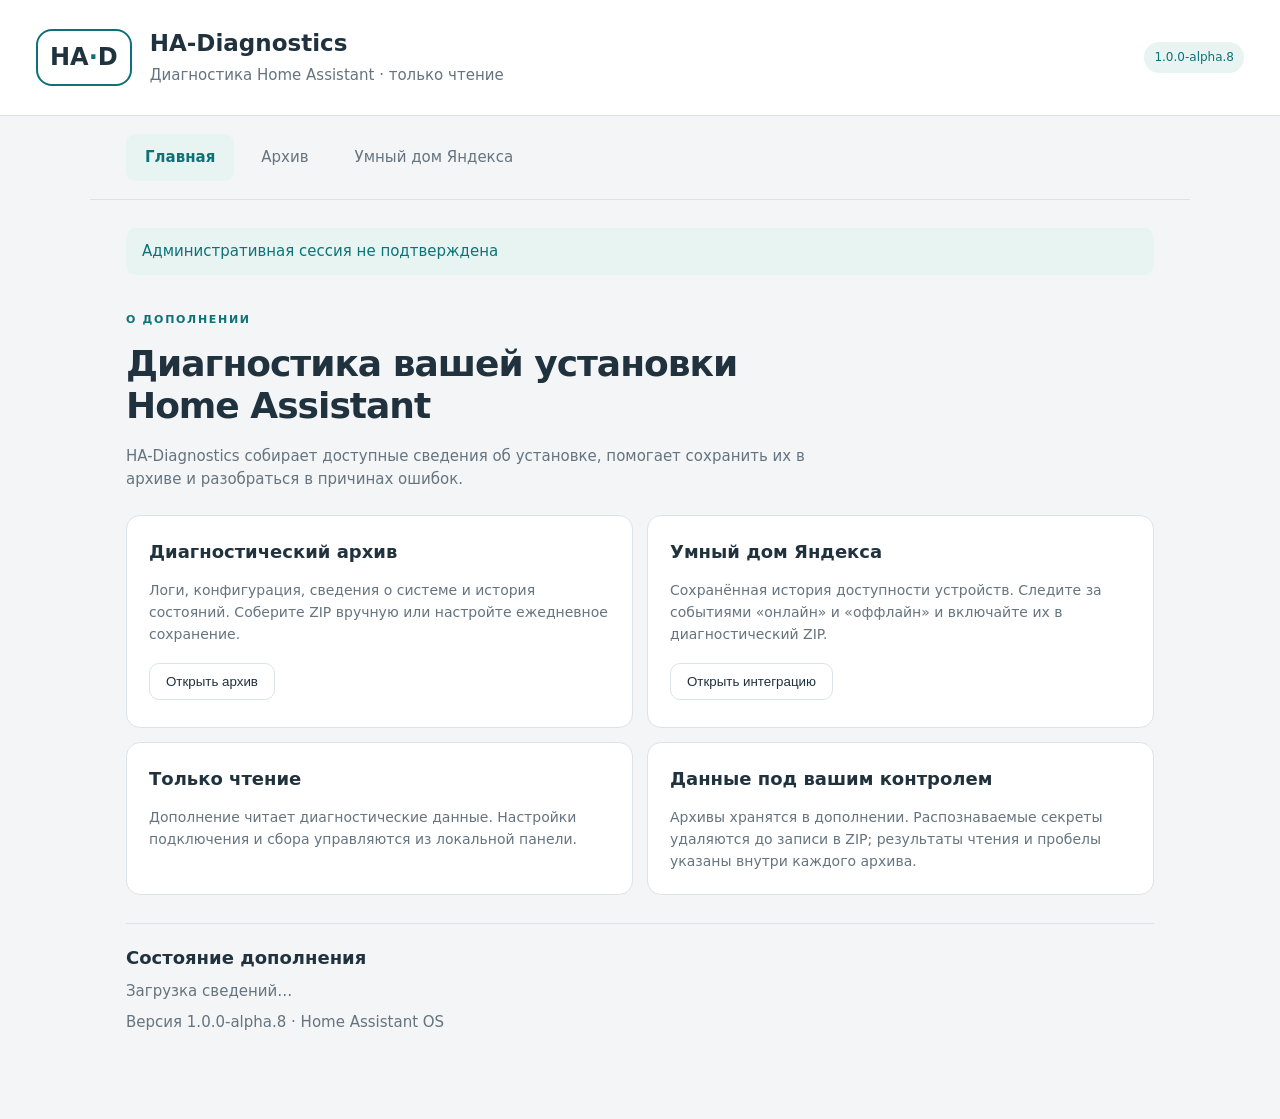
==== commit 06389f37: "Release Alpha 8: backfill HA availability history and filter comparisons" ====
--- a/web/index.html
+++ b/web/index.html
@@ -10,7 +10,7 @@
   <header>
     <div class="logo" aria-hidden="true">HA<span>·</span>D</div>
     <div><h1>HA-Diagnostics</h1><p>Диагностика Home Assistant · только чтение</p></div>
-    <span class="badge">1.0.0-alpha.7</span>
+    <span class="badge">1.0.0-alpha.8</span>
   </header>
   <main>
     <nav class="page-tabs" role="tablist" aria-label="Разделы дополнения">
@@ -32,7 +32,7 @@
           <div class="card"><strong>Только чтение</strong><p>Дополнение читает диагностические данные. Настройки подключения и сбора управляются из локальной панели.</p></div>
           <div class="card"><strong>Данные под вашим контролем</strong><p>Архивы хранятся в дополнении. Распознаваемые секреты удаляются до записи в ZIP; результаты чтения и пробелы указаны внутри каждого архива.</p></div>
         </div>
-        <div class="about-runtime"><h3>Состояние дополнения</h3><p id="addon-state">Загрузка сведений…</p><p>Версия <span id="addon-version">1.0.0-alpha.7</span> · Home Assistant OS</p></div>
+        <div class="about-runtime"><h3>Состояние дополнения</h3><p id="addon-state">Загрузка сведений…</p><p>Версия <span id="addon-version">1.0.0-alpha.8</span> · Home Assistant OS</p></div>
         <div data-workflow="legacy" hidden>
 <details class="legacy-card"><summary>Подключение ChatGPT</summary><p>Подключите домашний MCP через Secure MCP Tunnel. Сначала создайте туннель в OpenAI Platform, затем сохраните его параметры здесь.</p><form id="tunnel-form" autocomplete="off"><label for="tunnel-id">Tunnel ID</label><input id="tunnel-id" name="tunnel-id" type="text" placeholder="tunnel_…" maxlength="107" required pattern="tunnel_[a-zA-Z0-9]{8,100}" spellcheck="false" autocomplete="off"><label for="tunnel-key">Runtime API key туннеля</label><input id="tunnel-key" name="tunnel-key" type="password" maxlength="8192" required autocomplete="new-password" spellcheck="false"><p>Ключ сохраняется локально и не показывается повторно. Это ключ транспорта OpenAI, а не токен Home Assistant. Для замены введите новый ключ.</p><button id="save-tunnel" type="submit">Сохранить туннель</button></form><p id="tunnel-state" role="status" aria-live="polite"></p><p>После сохранения перезапустите HA-Diagnostics через страницу приложения в Home Assistant. Затем выберите этот туннель при создании MCP в ChatGPT.</p><p>OAuth настраивается отдельно. Сохранение туннеля не включает удалённый доступ и не подтверждает подключение ChatGPT.</p><p id="transport-state"></p><button id="revoke">Отключить доступ ChatGPT</button></details>
 <details class="legacy-card"><summary>Доступ и приватность</summary><p>Очистка уменьшает раскрытие, но не гарантирует удаление любого неизвестного секрета. Уже отправленные сведения остаются в чате по условиям аккаунта OpenAI. Отзыв действует на следующие вызовы.</p><label>Настройки этого приложения (без секретов)<textarea id="policy" spellcheck="false" rows="18"></textarea></label><button id="save-policy">Сохранить локально</button><p>OAuth subject владельца подтверждается локально. MCP не имеет права менять настройки.</p></details>
@@ -101,6 +101,13 @@
         </details>
         </details>
         <div class="history-heading"><h3>История событий</h3><button id="refresh-yandex-events">Обновить</button></div>
+        <label class="history-filter" for="yandex-event-filter">Сравнение с Home Assistant
+          <select id="yandex-event-filter">
+            <option value="all">Все события</option>
+            <option value="match">Статусы совпадают</option>
+            <option value="mismatch">Статусы отличаются</option>
+          </select>
+        </label>
         <p id="yandex-history-note" class="export-note">События «онлайн» и «оффлайн», сначала новые. Время соответствует проверке статуса.</p>
         <p id="yandex-history-state" role="status" aria-live="polite"></p>
         <div id="yandex-event-list" class="event-list"></div>
--- a/web/style.css
+++ b/web/style.css
@@ -34,6 +34,7 @@
 .event-row time{white-space:nowrap;font-variant-numeric:tabular-nums;color:var(--muted);font-size:14px;padding-top:1px}
 .event-comparison{margin:7px 0 0;font-size:13px;color:var(--muted);overflow-wrap:anywhere}
 .event-comparison.match{color:var(--accent)}.event-comparison.mismatch{color:#a64b13;font-weight:600}
+.history-filter{display:block;max-width:320px;font-size:13px;color:var(--muted)}.history-filter select{margin-top:6px;color:var(--text)}
 .comparison-observation{display:block;font-size:12px;margin-top:4px;overflow-wrap:anywhere}
 .matching-list{margin:16px 0 22px}.matching-device{padding:18px 0;border-bottom:1px solid var(--line);overflow-wrap:anywhere}
 .matching-panel{padding:18px 20px;margin:24px 0;border:1px solid var(--line);border-radius:12px;background:var(--surface)}.matching-panel>summary{cursor:pointer;font-size:17px;font-weight:650}.matching-panel .history-heading h3{font-size:18px}
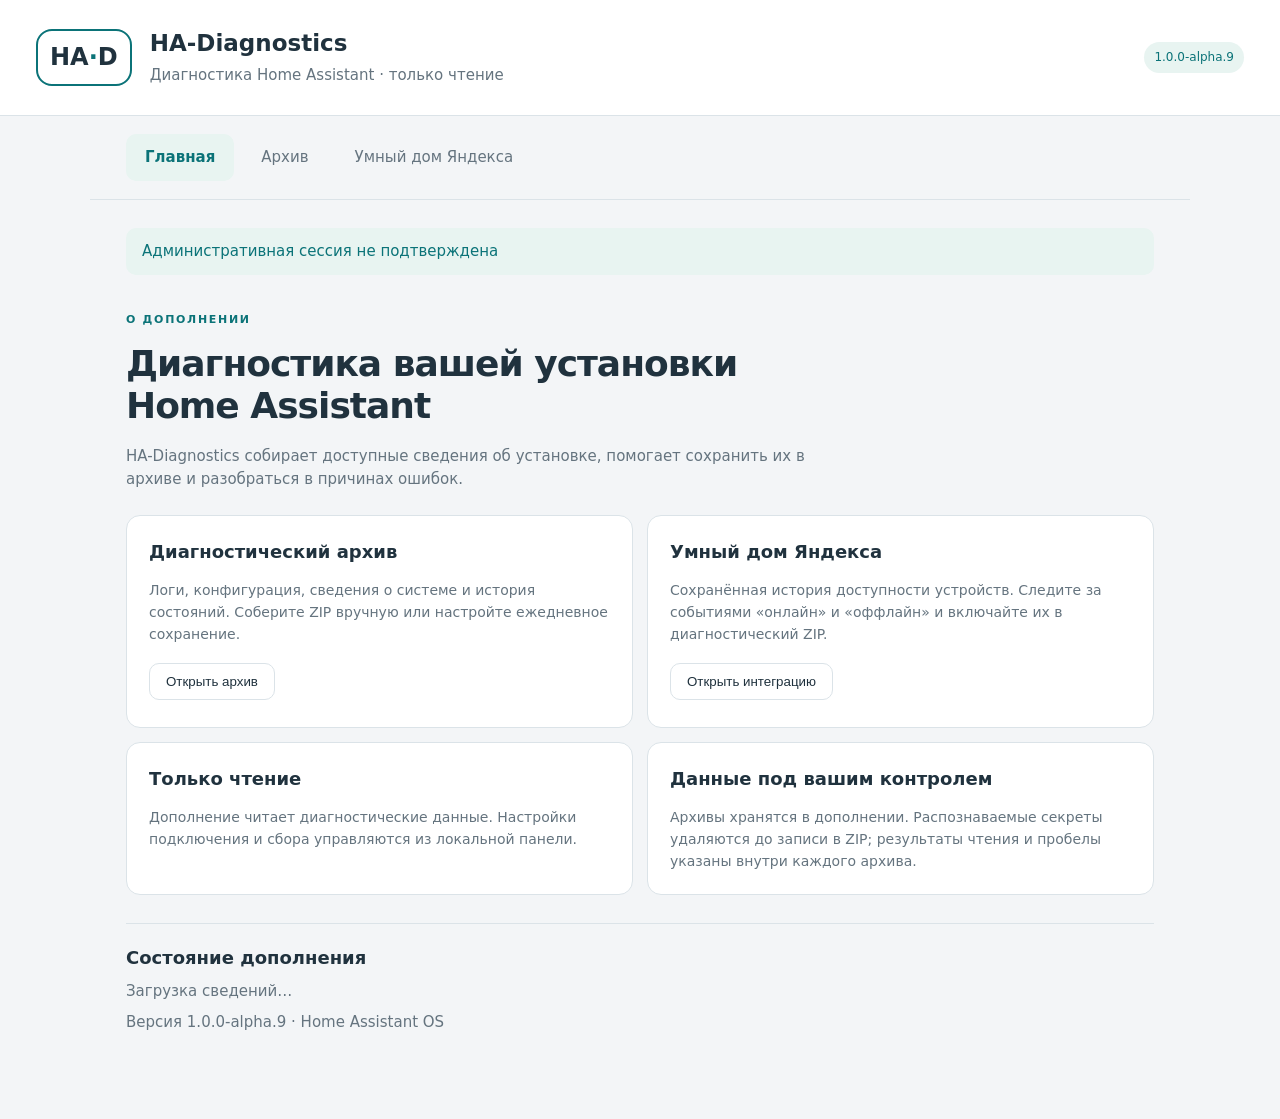
==== commit 9e285d19: "Release Alpha 9: device-first HA matching with configurable filters" ====
--- a/web/index.html
+++ b/web/index.html
@@ -10,7 +10,7 @@
   <header>
     <div class="logo" aria-hidden="true">HA<span>·</span>D</div>
     <div><h1>HA-Diagnostics</h1><p>Диагностика Home Assistant · только чтение</p></div>
-    <span class="badge">1.0.0-alpha.8</span>
+    <span class="badge">1.0.0-alpha.9</span>
   </header>
   <main>
     <nav class="page-tabs" role="tablist" aria-label="Разделы дополнения">
@@ -32,7 +32,7 @@
           <div class="card"><strong>Только чтение</strong><p>Дополнение читает диагностические данные. Настройки подключения и сбора управляются из локальной панели.</p></div>
           <div class="card"><strong>Данные под вашим контролем</strong><p>Архивы хранятся в дополнении. Распознаваемые секреты удаляются до записи в ZIP; результаты чтения и пробелы указаны внутри каждого архива.</p></div>
         </div>
-        <div class="about-runtime"><h3>Состояние дополнения</h3><p id="addon-state">Загрузка сведений…</p><p>Версия <span id="addon-version">1.0.0-alpha.8</span> · Home Assistant OS</p></div>
+        <div class="about-runtime"><h3>Состояние дополнения</h3><p id="addon-state">Загрузка сведений…</p><p>Версия <span id="addon-version">1.0.0-alpha.9</span> · Home Assistant OS</p></div>
         <div data-workflow="legacy" hidden>
 <details class="legacy-card"><summary>Подключение ChatGPT</summary><p>Подключите домашний MCP через Secure MCP Tunnel. Сначала создайте туннель в OpenAI Platform, затем сохраните его параметры здесь.</p><form id="tunnel-form" autocomplete="off"><label for="tunnel-id">Tunnel ID</label><input id="tunnel-id" name="tunnel-id" type="text" placeholder="tunnel_…" maxlength="107" required pattern="tunnel_[a-zA-Z0-9]{8,100}" spellcheck="false" autocomplete="off"><label for="tunnel-key">Runtime API key туннеля</label><input id="tunnel-key" name="tunnel-key" type="password" maxlength="8192" required autocomplete="new-password" spellcheck="false"><p>Ключ сохраняется локально и не показывается повторно. Это ключ транспорта OpenAI, а не токен Home Assistant. Для замены введите новый ключ.</p><button id="save-tunnel" type="submit">Сохранить туннель</button></form><p id="tunnel-state" role="status" aria-live="polite"></p><p>После сохранения перезапустите HA-Diagnostics через страницу приложения в Home Assistant. Затем выберите этот туннель при создании MCP в ChatGPT.</p><p>OAuth настраивается отдельно. Сохранение туннеля не включает удалённый доступ и не подтверждает подключение ChatGPT.</p><p id="transport-state"></p><button id="revoke">Отключить доступ ChatGPT</button></details>
 <details class="legacy-card"><summary>Доступ и приватность</summary><p>Очистка уменьшает раскрытие, но не гарантирует удаление любого неизвестного секрета. Уже отправленные сведения остаются в чате по условиям аккаунта OpenAI. Отзыв действует на следующие вызовы.</p><label>Настройки этого приложения (без секретов)<textarea id="policy" spellcheck="false" rows="18"></textarea></label><button id="save-policy">Сохранить локально</button><p>OAuth subject владельца подтверждается локально. MCP не имеет права менять настройки.</p></details>
@@ -79,7 +79,7 @@
         <details id="yandex-matching-panel" class="matching-panel">
         <summary>Сопоставление с Home Assistant</summary>
         <div class="history-heading"><h3>Устройства и связи</h3><button id="refresh-yandex-links">Обновить устройства</button></div>
-        <p class="export-note">Свяжите устройство с объектом HA, по которому нужно проверять доступность. Подбор предлагает совпадения по названию, комнате и типу; подтвердите подходящий объект или выберите его вручную.</p>
+        <p class="export-note">Сначала выберите соответствующее устройство Home Assistant, затем один из его объектов для проверки доступности. Подбор учитывает название, комнату и тип устройства. В окне подбора можно отключить любой фильтр, чтобы расширить поиск.</p>
         <p id="yandex-links-state" role="status" aria-live="polite"></p>
         <label for="yandex-device-search">Поиск устройств Яндекса</label>
         <input id="yandex-device-search" type="search" placeholder="Название, дом или комната" autocomplete="off">
@@ -114,15 +114,32 @@
         <button id="more-yandex-events" hidden>Показать ещё</button>
         <dialog id="ha-link-dialog" aria-labelledby="ha-link-title">
           <form id="ha-link-form">
-            <div class="history-heading"><h3 id="ha-link-title">Связь с Home Assistant</h3><button id="close-ha-link" type="button" aria-label="Закрыть выбор объекта">Закрыть</button></div>
+            <div class="history-heading"><h3 id="ha-link-title">Связь с Home Assistant</h3><button id="close-ha-link" type="button" aria-label="Закрыть выбор устройства">Закрыть</button></div>
             <p id="ha-link-device"></p>
             <p id="ha-link-state" role="status" aria-live="polite"></p>
-            <label for="ha-entity-search">Поиск объектов HA</label>
-            <input id="ha-entity-search" type="search" placeholder="Название, ID или комната" autocomplete="off">
-            <label for="ha-entity-select">Объект для проверки доступности</label>
-            <select id="ha-entity-select" size="7" required></select>
-            <p id="ha-entity-detail" class="export-note"></p>
-            <div class="matching-actions"><button id="confirm-ha-link" type="submit">Подтвердить связь</button><button id="manual-ha-link" type="button">Выбрать вручную</button></div>
+            <fieldset class="matching-filters" aria-describedby="ha-match-filter-note">
+              <legend>Фильтры подбора</legend>
+              <p class="export-note">По умолчанию все включены. Отключите лишние фильтры, чтобы расширить поиск. Название может совпадать частично.</p>
+              <div class="matching-filter-options">
+                <label class="matching-filter"><input id="ha-match-name" type="checkbox" checked><span><strong>Название</strong><small id="ha-match-name-value"></small></span></label>
+                <label class="matching-filter"><input id="ha-match-room" type="checkbox" checked><span><strong>Комната</strong><small id="ha-match-room-value"></small></span></label>
+                <label class="matching-filter"><input id="ha-match-type" type="checkbox" checked><span><strong>Тип устройства</strong><small id="ha-match-type-value"></small></span></label>
+              </div>
+              <p id="ha-match-filter-note" class="export-note"></p>
+            </fieldset>
+            <label for="ha-device-search">Поиск устройств HA</label>
+            <input id="ha-device-search" type="search" placeholder="Название, комната или интеграция" autocomplete="off">
+            <label for="ha-device-select">1. Устройство Home Assistant</label>
+            <select id="ha-device-select" size="4" required></select>
+            <p id="ha-device-detail" class="export-note"></p>
+            <div id="ha-entity-choices" hidden>
+              <label for="ha-entity-search">Поиск среди объектов выбранного устройства</label>
+              <input id="ha-entity-search" type="search" placeholder="Название или ID объекта" autocomplete="off">
+              <label for="ha-entity-select">2. Объект для проверки доступности</label>
+              <select id="ha-entity-select" size="5" required></select>
+              <p id="ha-entity-detail" class="export-note"></p>
+            </div>
+            <div class="matching-actions"><button id="confirm-ha-link" type="submit">Подтвердить связь</button><button id="manual-ha-link" type="button">Все устройства HA</button></div>
             <p class="export-note">У светильника «выключен» означает рабочее состояние. «Недоступно» в HA определяется выбранным объектом; при наличии отдельного датчика связи можно выбрать его.</p>
           </form>
         </dialog>
--- a/web/style.css
+++ b/web/style.css
@@ -40,13 +40,15 @@
 .matching-panel{padding:18px 20px;margin:24px 0;border:1px solid var(--line);border-radius:12px;background:var(--surface)}.matching-panel>summary{cursor:pointer;font-size:17px;font-weight:650}.matching-panel .history-heading h3{font-size:18px}
 .matching-device>strong{font-size:16px}.matching-device .event-place{margin-top:4px}.matching-target{margin:7px 0;font-size:13px;color:var(--muted)}
 .matching-actions{display:flex;flex-wrap:wrap;gap:8px;margin-top:12px}.matching-actions button{margin:0}
-#yandex-device-search,#ha-entity-search,#yandex-rule-prefix,select{display:block;width:100%;max-width:100%;min-width:0;padding:10px 12px;border:1px solid var(--line);border-radius:8px;background:var(--surface);color:var(--text);font:inherit}
+.matching-filters{min-width:0;margin:16px 0;padding:12px 16px;border:1px solid var(--line);border-radius:10px}.matching-filters legend{padding:0 5px;font-weight:650}.matching-filters .export-note{margin:6px 0 12px}.matching-filters .export-note:last-child{margin:12px 0 0}
+.matching-filter-options{display:grid;grid-template-columns:repeat(3,minmax(0,1fr));gap:8px}.matching-filter{display:flex;align-items:flex-start;gap:8px;margin:0;padding:10px;border:1px solid var(--line);border-radius:8px;cursor:pointer}.matching-filter:has(input:checked){background:var(--soft);border-color:var(--accent)}.matching-filter:focus-within{outline:2px solid var(--accent);outline-offset:2px}.matching-filter input{flex-shrink:0;margin:3px 0 0;accent-color:var(--accent)}.matching-filter span{min-width:0}.matching-filter strong{display:block;font-size:14px}.matching-filter small{display:block;margin-top:4px;font-size:12px;color:var(--muted);overflow-wrap:anywhere}
+#yandex-device-search,#ha-device-search,#ha-entity-search,#yandex-rule-prefix,select{display:block;width:100%;max-width:100%;min-width:0;padding:10px 12px;border:1px solid var(--line);border-radius:8px;background:var(--surface);color:var(--text);font:inherit}
 #yandex-device-search{max-width:480px}#yandex-links-state{font-size:14px;color:var(--muted);overflow-wrap:anywhere}
 .identity-rules{padding:18px 20px;margin:22px 0;border:1px solid var(--line);border-radius:12px;background:var(--surface)}.identity-rules summary{cursor:pointer;font-weight:600}.identity-rules form{max-width:720px}.identity-rules p{overflow-wrap:anywhere}
 #ha-link-dialog{width:min(760px,calc(100% - 32px));max-height:calc(100% - 32px);padding:24px;border:1px solid var(--line);border-radius:14px;background:var(--surface);color:var(--text);overflow:auto}
-#ha-link-dialog::backdrop{background:rgb(0 0 0 / 40%)}#ha-link-dialog h3{margin:0;font-size:20px}#ha-link-dialog .history-heading{margin:0;gap:16px}#ha-link-dialog .history-heading button{flex-shrink:0}#ha-link-dialog p{overflow-wrap:anywhere}#ha-entity-select{font-size:14px}#ha-entity-select option{padding:8px 5px}
+#ha-link-dialog::backdrop{background:rgb(0 0 0 / 40%)}#ha-link-dialog h3{margin:0;font-size:20px}#ha-link-dialog .history-heading{margin:0;gap:16px}#ha-link-dialog .history-heading button{flex-shrink:0}#ha-link-dialog p{overflow-wrap:anywhere}#ha-device-select,#ha-entity-select{font-size:14px}#ha-device-select option,#ha-entity-select option{padding:8px 5px}
 @media(prefers-color-scheme:dark){.event-comparison.mismatch{color:#ffc18f}}
-@media(max-width:700px){#ha-link-dialog{padding:18px}#ha-link-dialog .history-heading{align-items:flex-start}.identity-rules{padding:16px}}
+@media(max-width:700px){#ha-link-dialog{padding:18px}#ha-link-dialog .history-heading{align-items:flex-start}.identity-rules{padding:16px}.matching-filter-options{grid-template-columns:1fr}.matching-filters{padding:10px 12px}}
 @media(max-width:700px){
   .page-tabs{padding:12px 16px;gap:4px}.page-tabs button{padding:10px 12px;font-size:14px}
   article{padding:18px 16px}.page-heading{margin-top:24px}.page-heading h2{font-size:29px}
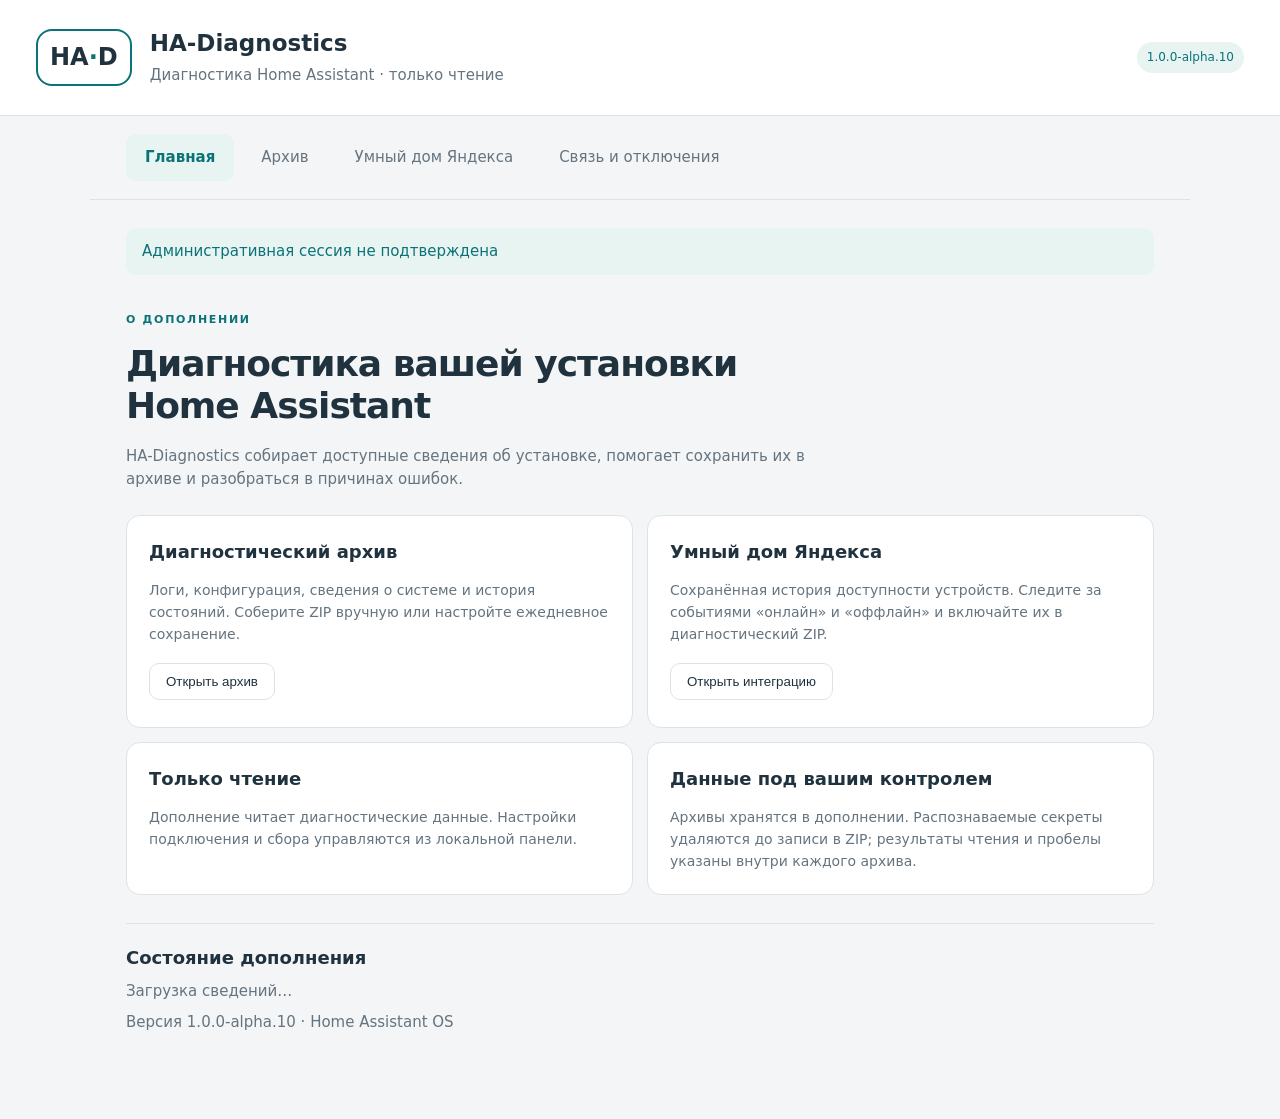
==== commit ddb9ca45: "Release Alpha 10: connection monitoring and improved HA matching" ====
--- a/web/index.html
+++ b/web/index.html
@@ -10,13 +10,14 @@
   <header>
     <div class="logo" aria-hidden="true">HA<span>·</span>D</div>
     <div><h1>HA-Diagnostics</h1><p>Диагностика Home Assistant · только чтение</p></div>
-    <span class="badge">1.0.0-alpha.9</span>
+    <span class="badge">1.0.0-alpha.10</span>
   </header>
   <main>
     <nav class="page-tabs" role="tablist" aria-label="Разделы дополнения">
       <button id="tab-home" data-tab="home" role="tab" aria-controls="home" aria-selected="true" tabindex="0" class="active">Главная</button>
       <button id="tab-archive" data-tab="archive" role="tab" aria-controls="archive" aria-selected="false" tabindex="-1">Архив</button>
       <button id="tab-yandex" data-tab="yandex" role="tab" aria-controls="yandex" aria-selected="false" tabindex="-1">Умный дом Яндекса</button>
+      <button id="tab-connection" data-tab="connection" role="tab" aria-controls="connection" aria-selected="false" tabindex="-1">Связь и отключения</button>
     </nav>
     <article>
       <div id="notice" role="status" aria-live="polite">Загрузка состояния…</div>
@@ -32,7 +33,7 @@
           <div class="card"><strong>Только чтение</strong><p>Дополнение читает диагностические данные. Настройки подключения и сбора управляются из локальной панели.</p></div>
           <div class="card"><strong>Данные под вашим контролем</strong><p>Архивы хранятся в дополнении. Распознаваемые секреты удаляются до записи в ZIP; результаты чтения и пробелы указаны внутри каждого архива.</p></div>
         </div>
-        <div class="about-runtime"><h3>Состояние дополнения</h3><p id="addon-state">Загрузка сведений…</p><p>Версия <span id="addon-version">1.0.0-alpha.9</span> · Home Assistant OS</p></div>
+        <div class="about-runtime"><h3>Состояние дополнения</h3><p id="addon-state">Загрузка сведений…</p><p>Версия <span id="addon-version">1.0.0-alpha.10</span> · Home Assistant OS</p></div>
         <div data-workflow="legacy" hidden>
 <details class="legacy-card"><summary>Подключение ChatGPT</summary><p>Подключите домашний MCP через Secure MCP Tunnel. Сначала создайте туннель в OpenAI Platform, затем сохраните его параметры здесь.</p><form id="tunnel-form" autocomplete="off"><label for="tunnel-id">Tunnel ID</label><input id="tunnel-id" name="tunnel-id" type="text" placeholder="tunnel_…" maxlength="107" required pattern="tunnel_[a-zA-Z0-9]{8,100}" spellcheck="false" autocomplete="off"><label for="tunnel-key">Runtime API key туннеля</label><input id="tunnel-key" name="tunnel-key" type="password" maxlength="8192" required autocomplete="new-password" spellcheck="false"><p>Ключ сохраняется локально и не показывается повторно. Это ключ транспорта OpenAI, а не токен Home Assistant. Для замены введите новый ключ.</p><button id="save-tunnel" type="submit">Сохранить туннель</button></form><p id="tunnel-state" role="status" aria-live="polite"></p><p>После сохранения перезапустите HA-Diagnostics через страницу приложения в Home Assistant. Затем выберите этот туннель при создании MCP в ChatGPT.</p><p>OAuth настраивается отдельно. Сохранение туннеля не включает удалённый доступ и не подтверждает подключение ChatGPT.</p><p id="transport-state"></p><button id="revoke">Отключить доступ ChatGPT</button></details>
 <details class="legacy-card"><summary>Доступ и приватность</summary><p>Очистка уменьшает раскрытие, но не гарантирует удаление любого неизвестного секрета. Уже отправленные сведения остаются в чате по условиям аккаунта OpenAI. Отзыв действует на следующие вызовы.</p><label>Настройки этого приложения (без секретов)<textarea id="policy" spellcheck="false" rows="18"></textarea></label><button id="save-policy">Сохранить локально</button><p>OAuth subject владельца подтверждается локально. MCP не имеет права менять настройки.</p></details>
@@ -68,6 +69,48 @@
 <details class="legacy-card"><summary>Диагностические сущности</summary><p>Камеры, медиа, геопозиция, данные присутствия и чувствительные домены исключены. Snapshot показывает состояние в момент наблюдения, история Recorder — отдельный источник.</p><button id="select-entities">Выбрать все допустимые сущности</button><pre id="entity-list"></pre></details>
 <details class="legacy-card"><summary>Архив и импорт</summary><p>Только .log, .txt и .json до 20 MiB. Исходный файл не сохраняется. Сначала проверьте очищенный предпросмотр.</p><input id="file" type="file" accept=".log,.txt,.json"><button id="preview">Предпросмотр</button><pre id="preview-content"></pre><label><input type="checkbox" id="share-import">Разрешить ChatGPT этот импорт</label><button id="commit" disabled>Сохранить очищенную копию</button><h3>Импортированные материалы</h3><div id="artifact-list"></div><pre id="artifact-content"></pre><h3>Проверить запись по evidence ID</h3><label>Идентификатор записи <input id="evidence-id" placeholder="rec_…" maxlength="36"></label><button id="show-evidence">Показать очищенную запись</button><pre id="evidence-content"></pre><button id="delete">Удалить собственный архив</button></details>
         </div>
+      </section>
+      <section id="connection" data-page role="tabpanel" aria-labelledby="tab-connection" tabindex="0" hidden>
+        <div class="page-heading"><span class="eyebrow">СОСТОЯНИЕ СВЯЗИ</span><h2>Связь и отключения</h2><p>Качество сигнала, доступность и давность обновления объектов Home Assistant. Активированные и деактивированные объекты показаны вместе.</p></div>
+        <div class="connection-toolbar">
+          <button id="refresh-connection">Обновить</button>
+          <button id="open-connection-add" class="primary">Добавить объект</button>
+          <span>Данные обновляются каждые 15 секунд, пока вкладка открыта.</span>
+        </div>
+        <p id="connection-state" role="status" aria-live="polite">Загрузка объектов…</p>
+        <p id="connection-summary"></p>
+        <div class="connection-filters">
+          <label for="connection-search">Поиск объектов<input id="connection-search" type="search" placeholder="Название, ID, устройство или комната" autocomplete="off"></label>
+          <label for="connection-filter">Показать<select id="connection-filter"><option value="all">Все объекты</option><option value="poor">Плохое качество</option><option value="unavailable">Нет связи или данных</option><option value="disabled">Деактивированные в HA</option><option value="custom">Добавленные вручную</option></select></label>
+        </div>
+        <div class="connection-columns" aria-hidden="true"><span>Объект</span><span>Значение</span><span>Данные обновились</span><span></span></div>
+        <ul id="connection-list" class="connection-list" aria-label="Показатели связи"></ul>
+        <details id="connection-hidden" class="connection-details"><summary id="connection-hidden-title">Скрытые объекты</summary><ul id="connection-hidden-list" class="connection-list" aria-label="Скрытые показатели связи"></ul></details>
+        <details class="connection-details">
+          <summary>Цвета и диапазоны</summary>
+          <div class="connection-legend"><span class="quality-1">Критично</span><span class="quality-2">Плохо</span><span class="quality-3">Средне</span><span class="quality-4">Хорошо</span><span class="quality-5">Отлично</span></div>
+          <div class="connection-scale-table"><table><thead><tr><th>Показатель</th><th>Красный</th><th>Оранжевый</th><th>Жёлтый</th><th>Салатовый</th><th>Зелёный</th></tr></thead><tbody>
+            <tr><th>LQI · 0–255</th><td>0–50</td><td>51–101</td><td>102–152</td><td>153–203</td><td>204–255</td></tr>
+            <tr><th>RSSI · dBm</th><td>&lt; −90</td><td>−90…&lt; −80</td><td>−80…&lt; −70</td><td>−70…&lt; −60</td><td>≥ −60</td></tr>
+            <tr><th>Сигнал · %</th><td>0…&lt; 20</td><td>20…&lt; 40</td><td>40…&lt; 60</td><td>60…&lt; 80</td><td>80–100</td></tr>
+            <tr><th>Сигнал/шум · dB</th><td>&lt; 5</td><td>5…&lt; 10</td><td>10…&lt; 20</td><td>20…&lt; 30</td><td>≥ 30</td></tr>
+            <tr><th>Задержка · ms</th><td>&gt; 250</td><td>&gt; 100…250</td><td>&gt; 50…100</td><td>&gt; 20…50</td><td>0–20</td></tr>
+            <tr><th>Потери пакетов · %</th><td>&gt; 25</td><td>&gt; 10…25</td><td>&gt; 5…10</td><td>&gt; 1…5</td><td>0–1</td></tr>
+          </tbody></table></div>
+          <p class="export-note">Диапазоны — ориентировочная оценка. У датчиков доступности зелёный означает наличие связи, красный — её отсутствие. Неизвестные значения и объекты без подходящей шкалы показаны нейтральным цветом.</p>
+        </details>
+        <p class="export-note">Давность отсчитывается от последнего отчёта объекта в HA; если это время недоступно — от последнего изменения данных. Через сутки показываются дата и время. Деактивированный объект может не иметь состояния и времени обновления. Спящие устройства обновляются редко: давность сама по себе не означает отключение.</p>
+        <dialog id="connection-add-dialog" aria-labelledby="connection-add-title">
+          <div class="history-heading"><h3 id="connection-add-title">Добавить свой объект</h3><button id="close-connection-add" type="button" aria-label="Закрыть добавление объекта">Закрыть</button></div>
+          <form id="connection-add-form">
+            <label for="connection-add-search">Поиск в Home Assistant</label><input id="connection-add-search" type="search" placeholder="Название, ID, устройство или комната" autocomplete="off">
+            <label for="connection-add-select">Объект</label><select id="connection-add-select" size="6" required></select>
+            <p id="connection-add-state" class="export-note" role="status" aria-live="polite"></p>
+            <label for="connection-add-scale">Оценка значения</label><select id="connection-add-scale"><option value="auto">Определить автоматически</option><option value="lqi">LQI · 0–255</option><option value="dbm">Уровень сигнала · dBm</option><option value="percent">Качество сигнала · 0–100 %</option><option value="snr">Сигнал/шум · dB</option><option value="latency">Задержка · ms (или s)</option><option value="packet_loss">Потери пакетов · 0–100 %</option><option value="none">Без цветовой оценки</option></select>
+            <p class="export-note">Можно выбрать любой существующий объект, включая деактивированные. Для произвольного показателя выберите подходящую шкалу или оставьте нейтральный цвет. Повторный выбор меняет шкалу уже добавленного объекта.</p>
+            <button id="confirm-connection-add" class="primary" type="submit" disabled>Добавить</button>
+          </form>
+        </dialog>
       </section>
       <section id="yandex" data-page role="tabpanel" aria-labelledby="tab-yandex" tabindex="0" hidden>
         <div class="page-heading"><span class="eyebrow">ИНТЕГРАЦИЯ</span><h2>Умный дом Яндекса</h2><p>Наблюдайте за доступностью устройств и сохраняйте историю в диагностическом архиве.</p></div>
@@ -119,7 +162,7 @@
             <p id="ha-link-state" role="status" aria-live="polite"></p>
             <fieldset class="matching-filters" aria-describedby="ha-match-filter-note">
               <legend>Фильтры подбора</legend>
-              <p class="export-note">По умолчанию все включены. Отключите лишние фильтры, чтобы расширить поиск. Название может совпадать частично.</p>
+              <p class="export-note">По умолчанию все включены. Отключите лишние фильтры, чтобы расширить поиск. Название сравнивается с устройством и его объектами и может совпадать частично. Тип определяется по назначению объектов.</p>
               <div class="matching-filter-options">
                 <label class="matching-filter"><input id="ha-match-name" type="checkbox" checked><span><strong>Название</strong><small id="ha-match-name-value"></small></span></label>
                 <label class="matching-filter"><input id="ha-match-room" type="checkbox" checked><span><strong>Комната</strong><small id="ha-match-room-value"></small></span></label>
--- a/web/style.css
+++ b/web/style.css
@@ -36,6 +36,25 @@
 .event-comparison.match{color:var(--accent)}.event-comparison.mismatch{color:#a64b13;font-weight:600}
 .history-filter{display:block;max-width:320px;font-size:13px;color:var(--muted)}.history-filter select{margin-top:6px;color:var(--text)}
 .comparison-observation{display:block;font-size:12px;margin-top:4px;overflow-wrap:anywhere}
+#connection .page-heading{margin:16px 0 20px}#connection .page-heading h2{font-size:32px;margin:8px 0 10px}#connection .page-heading p{font-size:14px;margin:10px 0}
+.connection-toolbar{display:flex;align-items:center;flex-wrap:wrap;gap:8px}.connection-toolbar button{margin:0}.connection-toolbar>span{font-size:12px;color:var(--muted);margin-left:auto}
+#connection-state{font-size:13px;color:var(--muted);overflow-wrap:anywhere}#connection-summary{font-size:14px;font-weight:600;color:var(--text);margin:20px 0}
+.connection-filters{display:grid;grid-template-columns:minmax(0,1fr) minmax(180px,250px);gap:16px;margin:16px 0 22px}.connection-filters label{margin:0;color:var(--muted);font-size:13px}
+#connection-search,#connection-add-search{display:block;width:100%;min-width:0;padding:10px 12px;border:1px solid var(--line);border-radius:8px;background:var(--surface);color:var(--text);font:inherit}
+.connection-filters input,.connection-filters select{margin-top:6px}
+.connection-list{list-style:none;margin:0;padding:0}.connection-columns,.connection-row{display:grid;grid-template-columns:minmax(0,1fr) minmax(115px,150px) minmax(145px,190px) 88px;gap:16px;align-items:start}
+.connection-columns{padding:0 16px 8px;color:var(--muted);font-size:12px}.connection-row{padding:18px 16px;margin-bottom:8px;border:1px solid var(--line);border-radius:12px;background:var(--surface)}
+.connection-row>div{min-width:0}.connection-row strong,.connection-row small{display:block;overflow-wrap:anywhere}.connection-row small{margin-top:5px;font-size:12px}.connection-row strong{font-size:14px}
+.connection-value strong{display:inline-block;font-size:17px;padding:3px 9px;border-radius:8px;font-variant-numeric:tabular-nums}.connection-age{padding-top:3px;font-size:14px;font-variant-numeric:tabular-nums;overflow-wrap:anywhere}
+.connection-row-actions button{padding:7px 10px;margin:0 0 6px;font-size:12px;width:100%}.connection-badges{display:flex;flex-wrap:wrap;gap:4px;margin-top:7px}.connection-badges:empty{display:none}.connection-badges span{padding:2px 7px;background:var(--bg);border-radius:5px;color:var(--muted);font-size:11px}
+.connection-details{border:1px solid var(--line);border-radius:12px;padding:16px;margin-top:20px;background:var(--surface)}.connection-details summary{cursor:pointer;font-weight:600}.connection-details .connection-list{margin-top:16px}
+.connection-legend{display:flex;flex-wrap:wrap;gap:7px;margin:18px 0}.connection-legend span{padding:4px 10px;border-radius:6px;font-size:12px;font-weight:650}
+.quality-1{color:#a21d2d;background:#fce9ec}.quality-2{color:#9c470a;background:#fff0de}.quality-3{color:#756000;background:#fff7cc}.quality-4{color:#4d6818;background:#eef5d7}.quality-5{color:#19643c;background:#e2f5e9}.quality-neutral{color:var(--muted);background:var(--bg)}
+.connection-scale-table{overflow-x:auto;max-width:100%}.connection-scale-table table{width:100%;min-width:650px;border-collapse:collapse;font-size:12px}.connection-scale-table th,.connection-scale-table td{padding:9px 8px;border-bottom:1px solid var(--line);text-align:left}.connection-scale-table th{font-weight:600}
+.connection-empty{padding:24px 16px;border:1px dashed var(--line);border-radius:12px;color:var(--muted)}.connection-stale .connection-value{opacity:.65}
+#connection-add-dialog{width:min(760px,calc(100% - 32px));max-height:calc(100% - 32px);padding:24px;border:1px solid var(--line);border-radius:14px;background:var(--surface);color:var(--text);overflow:auto}#connection-add-dialog::backdrop{background:rgb(0 0 0 / 40%)}#connection-add-dialog .history-heading{margin:0}#connection-add-title{margin:0}#connection-add-select{font-size:13px}
+@media(prefers-color-scheme:dark){.quality-1{color:#ffacb6;background:#4a2630}.quality-2{color:#ffbd83;background:#443124}.quality-3{color:#f3d875;background:#393620}.quality-4{color:#c4df85;background:#303d23}.quality-5{color:#8de0ad;background:#203e32}}
+@media(max-width:700px){.connection-toolbar>span{width:100%;margin-left:0;margin-top:5px}.connection-filters{grid-template-columns:1fr;gap:12px}.connection-columns{display:none}.connection-row{grid-template-columns:minmax(0,1fr) auto;gap:14px;padding:16px}.connection-row>div:first-child{grid-column:1/-1}.connection-value{grid-column:1}.connection-age{grid-column:1}.connection-row-actions{grid-column:2;grid-row:2/4;max-width:88px}.connection-age:before{content:'Данные обновились';display:block;font-size:11px;color:var(--muted);margin-bottom:4px}#connection-add-dialog{padding:18px}.connection-details{padding:14px}}
 .matching-list{margin:16px 0 22px}.matching-device{padding:18px 0;border-bottom:1px solid var(--line);overflow-wrap:anywhere}
 .matching-panel{padding:18px 20px;margin:24px 0;border:1px solid var(--line);border-radius:12px;background:var(--surface)}.matching-panel>summary{cursor:pointer;font-size:17px;font-weight:650}.matching-panel .history-heading h3{font-size:18px}
 .matching-device>strong{font-size:16px}.matching-device .event-place{margin-top:4px}.matching-target{margin:7px 0;font-size:13px;color:var(--muted)}
